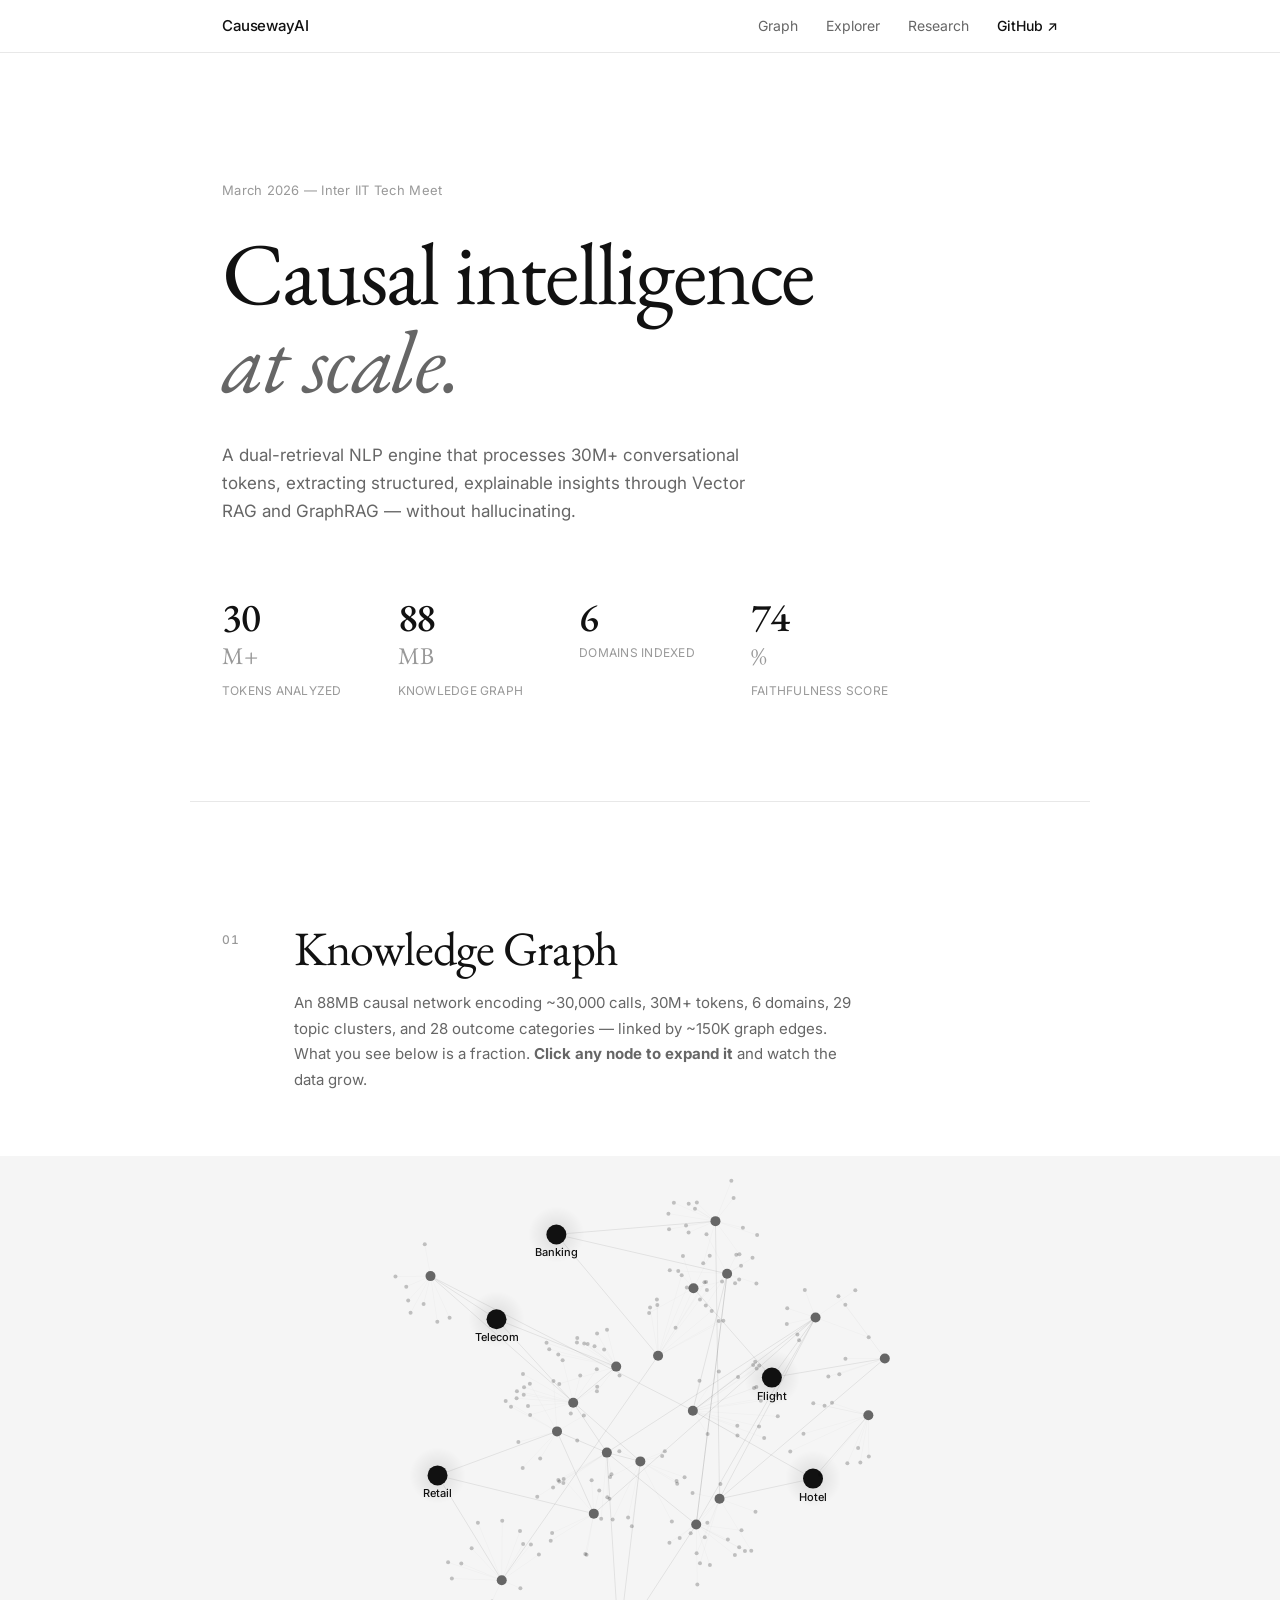
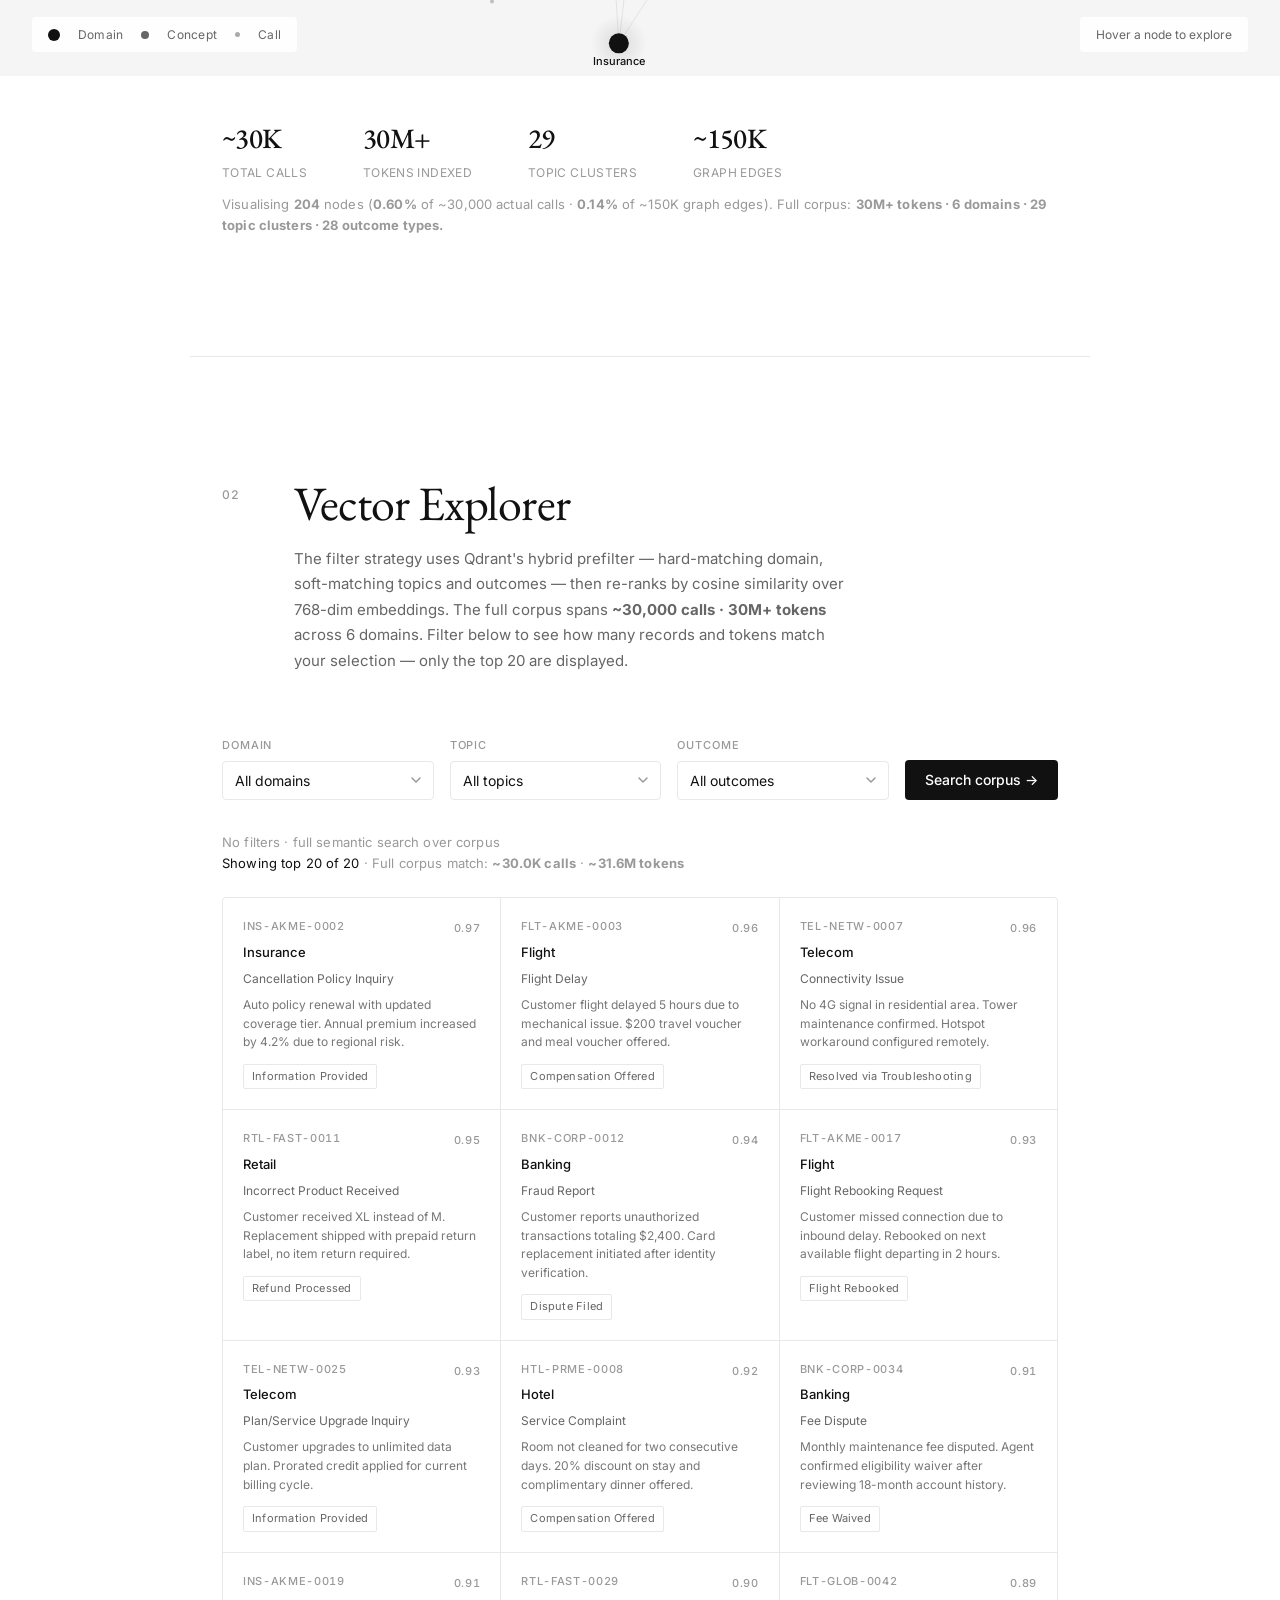
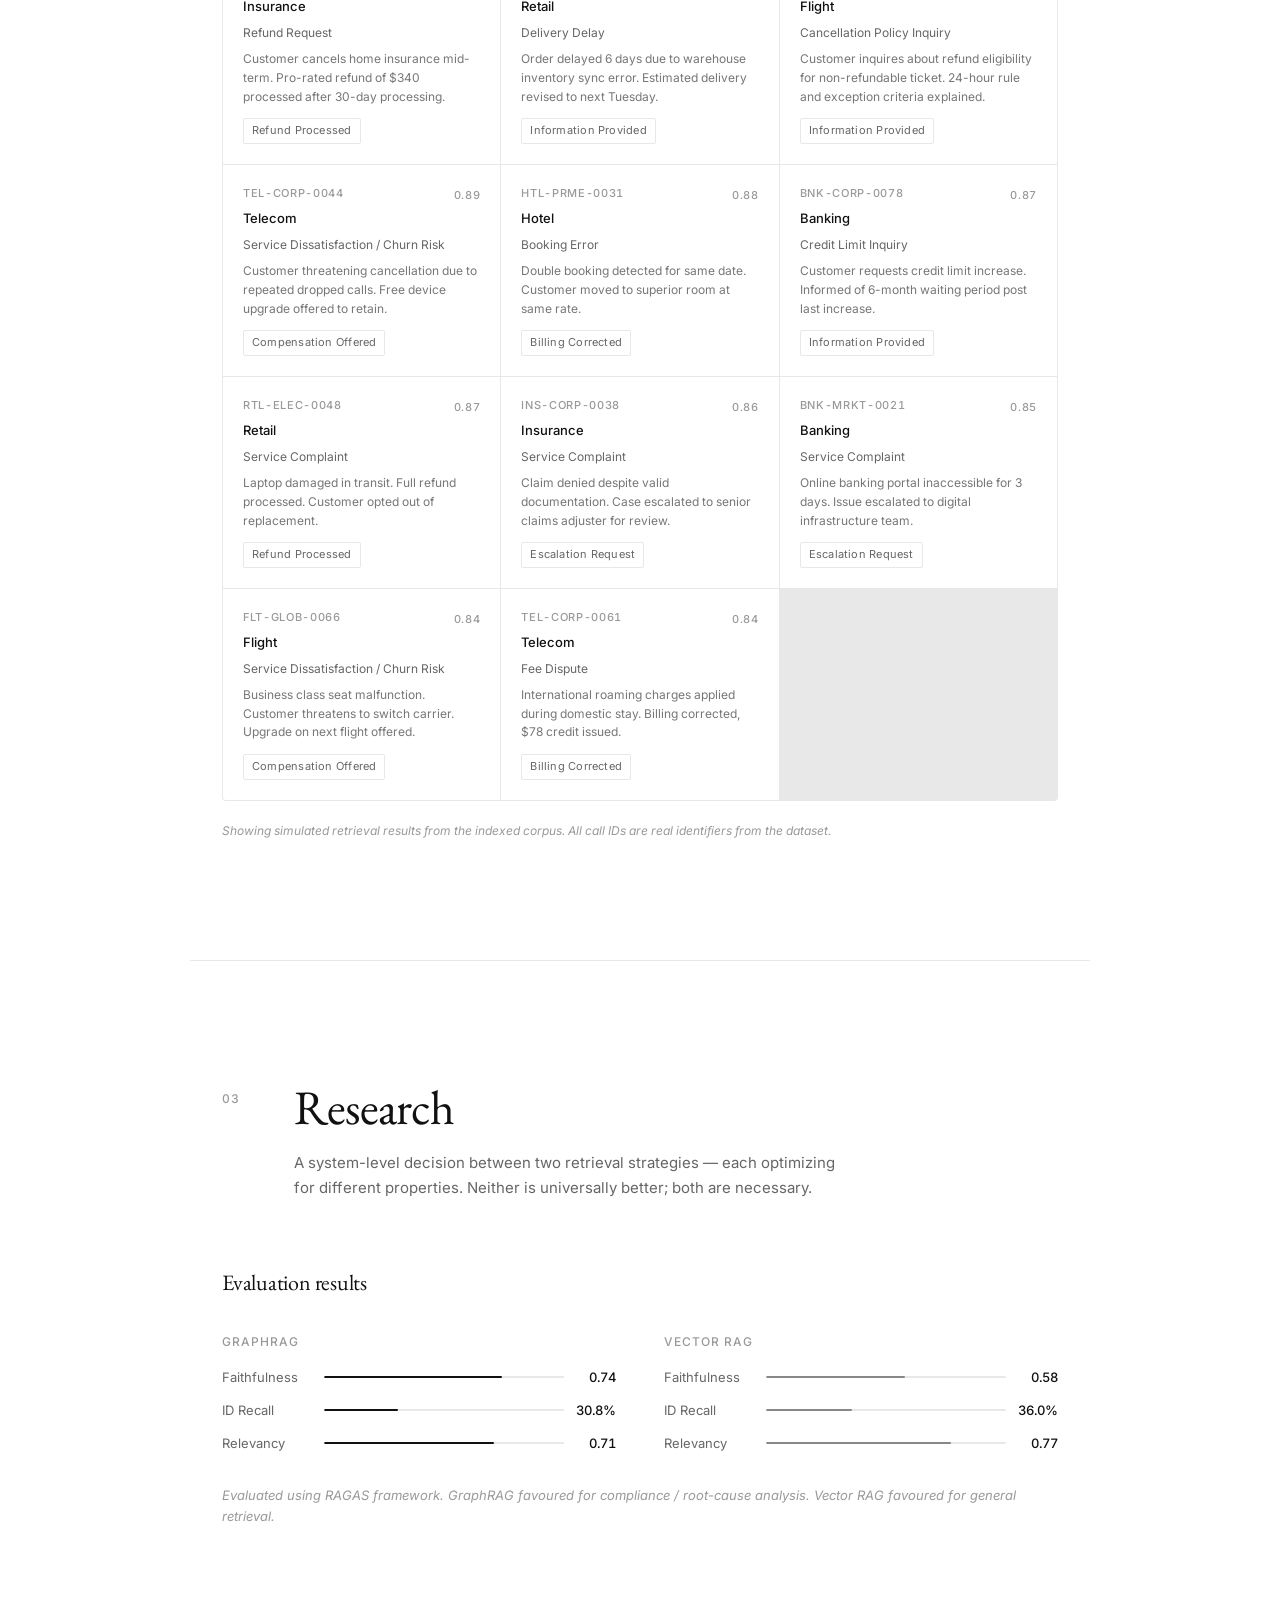
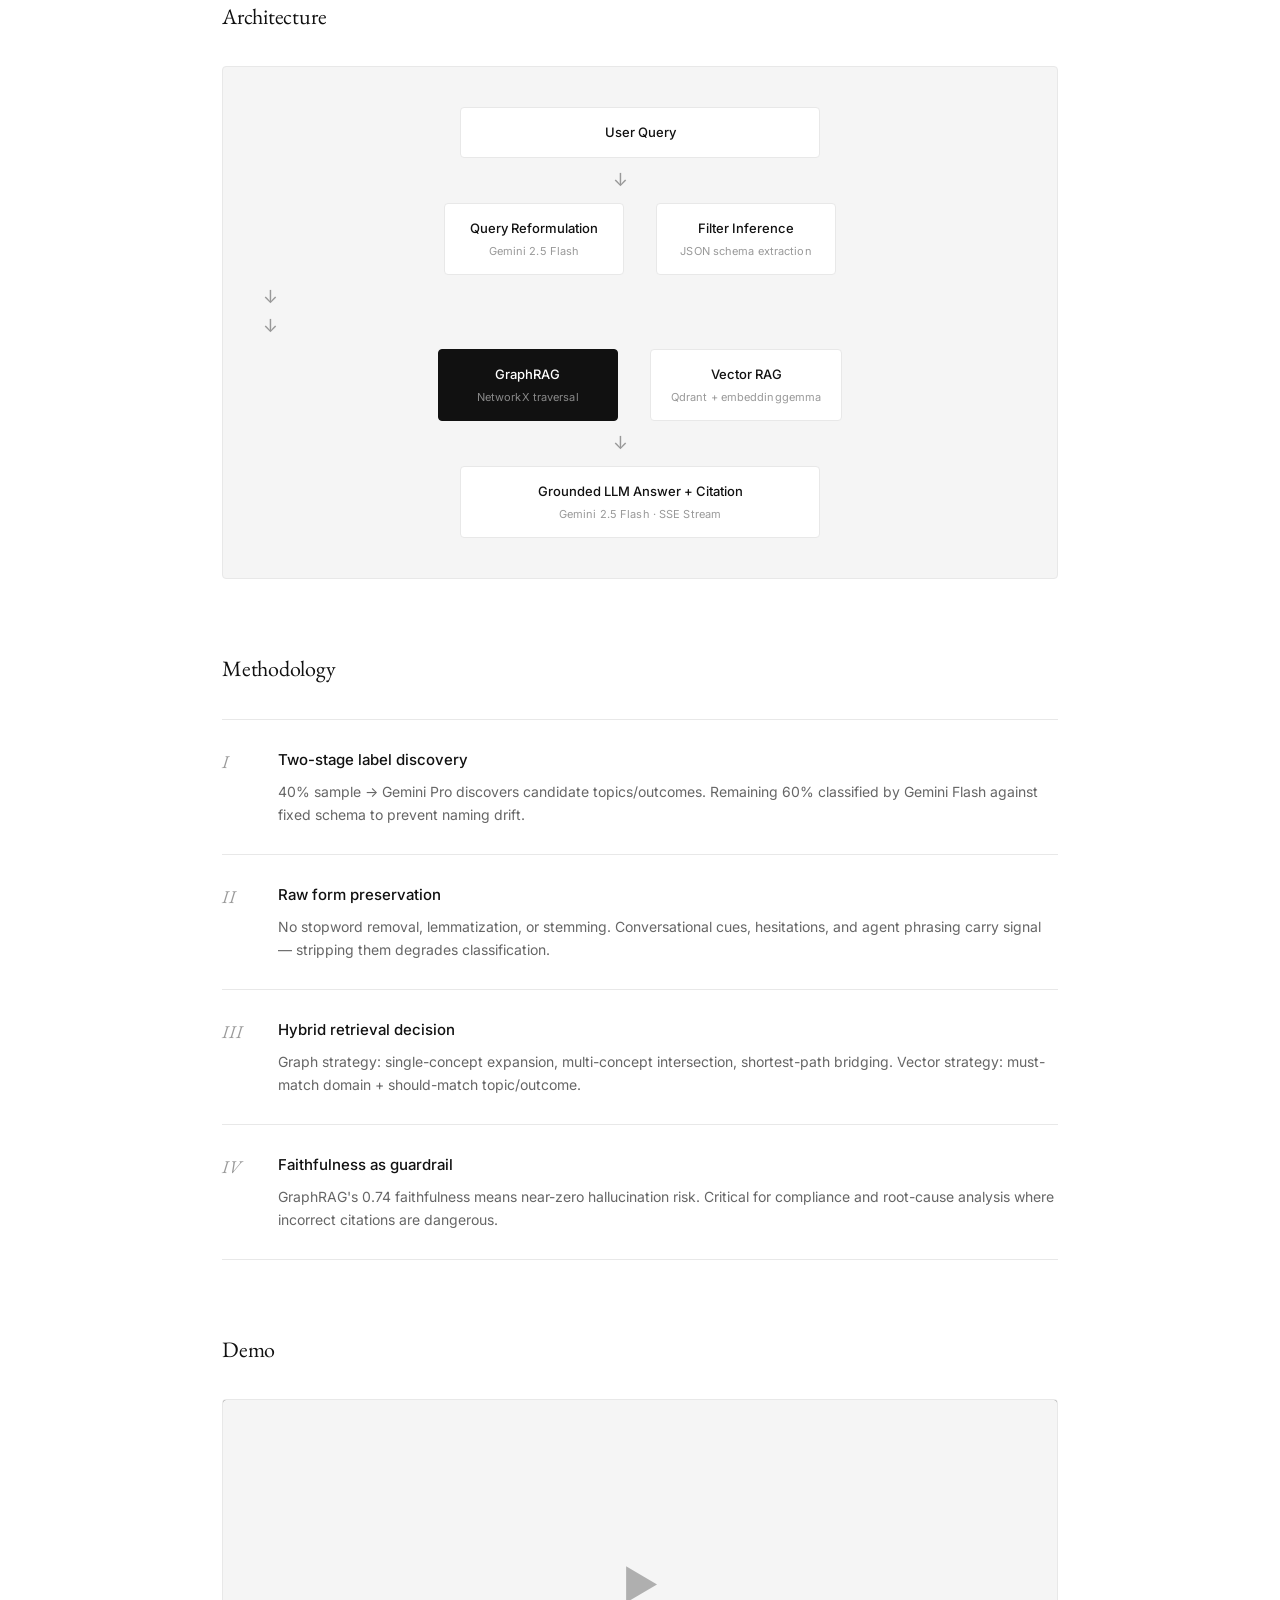
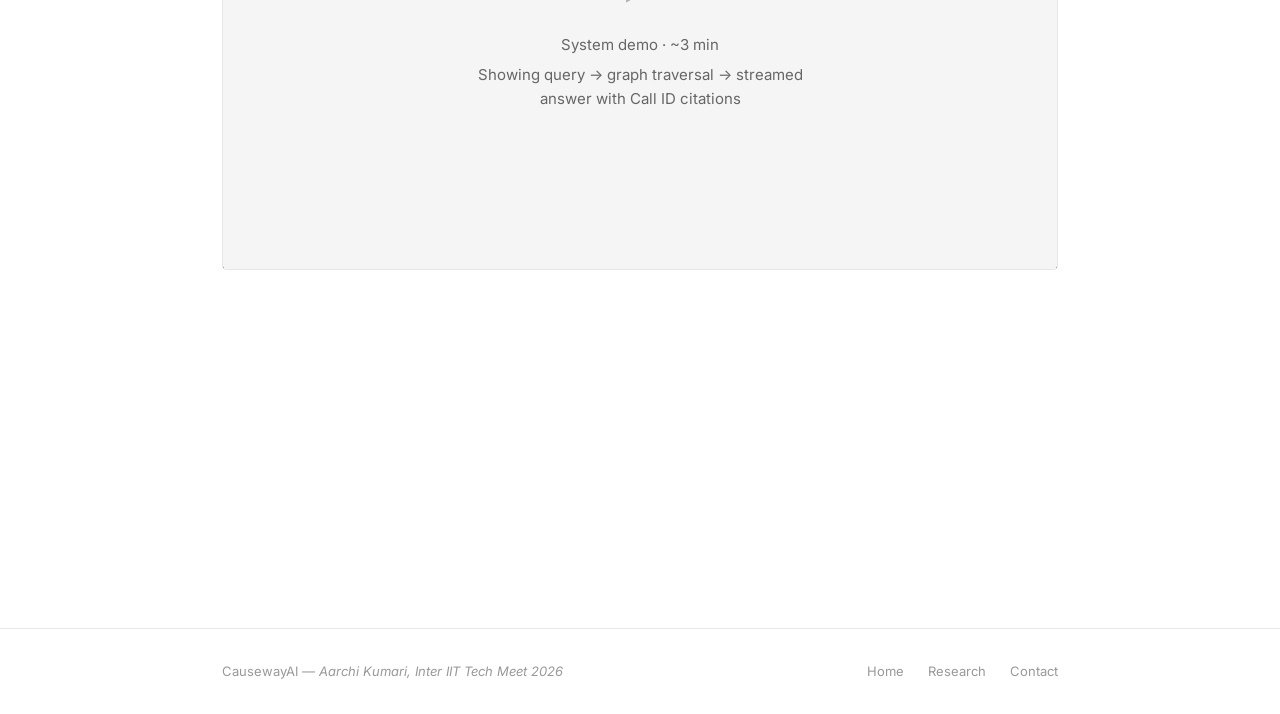
==== showcase/index.html @ 5603bed8 "Add showcase website, update .gitignore, untrack large data artifacts" ====
<!DOCTYPE html>
<html lang="en">
<head>
  <meta charset="UTF-8" />
  <meta name="viewport" content="width=device-width, initial-scale=1.0" />
  <title>CausewayAI — Causal Intelligence at Scale</title>
  <meta name="description" content="A dual-retrieval NLP system analyzing 30M+ customer support tokens using Vector RAG and GraphRAG with explainable, faithful outputs." />
  <link rel="preconnect" href="https://fonts.googleapis.com" />
  <link rel="preconnect" href="https://fonts.gstatic.com" crossorigin />
  <link href="https://fonts.googleapis.com/css2?family=Inter:wght@300;400;500;600&family=EB+Garamond:ital,wght@0,400;0,500;1,400&display=swap" rel="stylesheet" />
  <link rel="stylesheet" href="css/style.css" />
</head>
<body>

  <!-- NAV -->
  <nav id="nav">
    <div class="nav-inner">
      <a href="#" class="nav-logo">CausewayAI</a>
      <div class="nav-links">
        <a href="#graph">Graph</a>
        <a href="#explorer">Explorer</a>
        <a href="#research">Research</a>
        <a href="https://github.com" target="_blank" class="nav-cta">GitHub ↗</a>
      </div>
    </div>
  </nav>

  <!-- HERO -->
  <section id="hero">
    <div class="container">
      <p class="hero-label">March 2026 — Inter IIT Tech Meet</p>
      <h1 class="hero-title">Causal intelligence<br><em>at scale.</em></h1>
      <p class="hero-sub">A dual-retrieval NLP engine that processes 30M+ conversational tokens, extracting structured, explainable insights through Vector RAG and GraphRAG — without hallucinating.</p>
      <div class="hero-stats">
        <div class="stat">
          <span class="stat-num" data-target="30">0</span><span class="stat-unit">M+</span>
          <span class="stat-label">tokens analyzed</span>
        </div>
        <div class="stat">
          <span class="stat-num" data-target="88">0</span><span class="stat-unit">MB</span>
          <span class="stat-label">knowledge graph</span>
        </div>
        <div class="stat">
          <span class="stat-num" data-target="6">0</span><span class="stat-unit"></span>
          <span class="stat-label">domains indexed</span>
        </div>
        <div class="stat">
          <span class="stat-num" data-target="74">0</span><span class="stat-unit">%</span>
          <span class="stat-label">faithfulness score</span>
        </div>
      </div>
    </div>
  </section>

  <div class="section-divider"></div>

  <!-- SECTION 01 — KNOWLEDGE GRAPH -->
  <section id="graph">
    <div class="container">
      <div class="section-header">
        <span class="section-num">01</span>
        <div>
          <h2>Knowledge Graph</h2>
          <p class="section-desc">An 88MB causal network encoding ~30,000 calls, 30M+ tokens, 6 domains, 29 topic clusters, and 28 outcome categories — linked by ~150K graph edges. What you see below is a fraction. <strong>Click any node to expand it</strong> and watch the data grow.</p>
        </div>
      </div>
    </div>

    <div class="graph-stage">
      <canvas id="graphCanvas"></canvas>
      <div class="graph-overlay">
        <div class="graph-legend">
          <span class="legend-dot domain"></span>Domain
          <span class="legend-dot concept"></span>Concept
          <span class="legend-dot call"></span>Call
        </div>
        <div class="graph-fact" id="graphFact">Hover a node to explore</div>
      </div>
    </div>

    <div class="container graph-meta">
      <div class="graph-stat-row">
        <div class="g-stat"><strong>~30K</strong><span>Total calls</span></div>
        <div class="g-stat"><strong>30M+</strong><span>Tokens indexed</span></div>
        <div class="g-stat"><strong>29</strong><span>Topic clusters</span></div>
        <div class="g-stat"><strong>~150K</strong><span>Graph edges</span></div>
      </div>
      <p class="graph-caption" id="graphScaleNote">Click the Knowledge Corpus node to begin expanding the graph.</p>
    </div>
  </section>

  <div class="section-divider"></div>

  <!-- SECTION 02 — VECTOR EXPLORER -->
  <section id="explorer">
    <div class="container">
      <div class="section-header">
        <span class="section-num">02</span>
        <div>
          <h2>Vector Explorer</h2>
          <p class="section-desc">The filter strategy uses Qdrant's hybrid prefilter — hard-matching domain, soft-matching topics and outcomes — then re-ranks by cosine similarity over 768-dim embeddings. The full corpus spans <strong>~30,000 calls · 30M+ tokens</strong> across 6 domains. Filter below to see how many records and tokens match your selection — only the top 20 are displayed.</p>
        </div>
      </div>

      <div class="filter-bar">
        <div class="filter-group">
          <label for="f-domain">Domain</label>
          <select id="f-domain">
            <option value="">All domains</option>
            <option>Banking</option>
            <option>Flight</option>
            <option>Hotel</option>
            <option>Insurance</option>
            <option>Retail</option>
            <option>Telecom</option>
          </select>
        </div>
        <div class="filter-group">
          <label for="f-topic">Topic</label>
          <select id="f-topic">
            <option value="">All topics</option>
            <option>Booking Error</option>
            <option>Cancellation Policy Inquiry</option>
            <option>Connectivity Issue</option>
            <option>Delivery Delay</option>
            <option>Fee Dispute</option>
            <option>Flight Delay</option>
            <option>Flight Rebooking Request</option>
            <option>Fraud Report</option>
            <option>Incorrect Product Received</option>
            <option>Loyalty Program Dissatisfaction</option>
            <option>Plan/Service Upgrade Inquiry</option>
            <option>Refund Request</option>
            <option>Service Complaint</option>
            <option>Service Dissatisfaction / Churn Risk</option>
          </select>
        </div>
        <div class="filter-group">
          <label for="f-outcome">Outcome</label>
          <select id="f-outcome">
            <option value="">All outcomes</option>
            <option>Billing Corrected</option>
            <option>Cancellation Processed</option>
            <option>Compensation Offered</option>
            <option>Escalation Request</option>
            <option>Fee Waived</option>
            <option>Flight Rebooked</option>
            <option>Information Provided</option>
            <option>No Resolution</option>
            <option>Refund Processed</option>
            <option>Resolved via Troubleshooting</option>
          </select>
        </div>
        <button id="filterBtn" onclick="runFilter()">Search corpus →</button>
      </div>

      <div id="filterStatus" class="filter-status" style="display:none;">
        <span id="filterStatusText"></span>
      </div>

      <div id="callGrid" class="call-grid"></div>

      <p class="explorer-note">Showing simulated retrieval results from the indexed corpus. All call IDs are real identifiers from the dataset.</p>
    </div>
  </section>

  <div class="section-divider"></div>

  <!-- SECTION 03 — RESEARCH -->
  <section id="research">
    <div class="container">
      <div class="section-header">
        <span class="section-num">03</span>
        <div>
          <h2>Research</h2>
          <p class="section-desc">A system-level decision between two retrieval strategies — each optimizing for different properties. Neither is universally better; both are necessary.</p>
        </div>
      </div>

      <!-- METRICS TABLE -->
      <div class="metrics-block">
        <h3>Evaluation results</h3>
        <div class="metrics-grid">
          <div class="metric-col">
            <p class="metric-strategy">GraphRAG</p>
            <div class="metric-row">
              <span class="metric-name">Faithfulness</span>
              <span class="metric-bar-wrap"><span class="metric-bar" data-w="74" style="background:#111;"></span></span>
              <span class="metric-val">0.74</span>
            </div>
            <div class="metric-row">
              <span class="metric-name">ID Recall</span>
              <span class="metric-bar-wrap"><span class="metric-bar" data-w="30.8" style="background:#111;"></span></span>
              <span class="metric-val">30.8%</span>
            </div>
            <div class="metric-row">
              <span class="metric-name">Relevancy</span>
              <span class="metric-bar-wrap"><span class="metric-bar" data-w="71" style="background:#111;"></span></span>
              <span class="metric-val">0.71</span>
            </div>
          </div>
          <div class="metric-col">
            <p class="metric-strategy">Vector RAG</p>
            <div class="metric-row">
              <span class="metric-name">Faithfulness</span>
              <span class="metric-bar-wrap"><span class="metric-bar" data-w="58" style="background:#888;"></span></span>
              <span class="metric-val">0.58</span>
            </div>
            <div class="metric-row">
              <span class="metric-name">ID Recall</span>
              <span class="metric-bar-wrap"><span class="metric-bar" data-w="36.0" style="background:#888;"></span></span>
              <span class="metric-val">36.0%</span>
            </div>
            <div class="metric-row">
              <span class="metric-name">Relevancy</span>
              <span class="metric-bar-wrap"><span class="metric-bar" data-w="77" style="background:#888;"></span></span>
              <span class="metric-val">0.77</span>
            </div>
          </div>
        </div>
        <p class="metrics-note">Evaluated using RAGAS framework. GraphRAG favoured for compliance / root-cause analysis. Vector RAG favoured for general retrieval.</p>
      </div>

      <!-- ARCHITECTURE -->
      <div class="arch-block">
        <h3>Architecture</h3>
        <div class="arch-diagram">
          <div class="arch-row">
            <div class="arch-box wide">User Query</div>
          </div>
          <div class="arch-arrows">↓</div>
          <div class="arch-row split">
            <div class="arch-box">Query Reformulation<span>Gemini 2.5 Flash</span></div>
            <div class="arch-box">Filter Inference<span>JSON schema extraction</span></div>
          </div>
          <div class="arch-arrows">↓ &nbsp;&nbsp;&nbsp;&nbsp;&nbsp;&nbsp;&nbsp;&nbsp;&nbsp;&nbsp;&nbsp;&nbsp;&nbsp;&nbsp; ↓</div>
          <div class="arch-row split">
            <div class="arch-box highlight">GraphRAG<span>NetworkX traversal</span></div>
            <div class="arch-box">Vector RAG<span>Qdrant + embeddinggemma</span></div>
          </div>
          <div class="arch-arrows">↓</div>
          <div class="arch-row">
            <div class="arch-box wide">Grounded LLM Answer + Citation<span>Gemini 2.5 Flash · SSE Stream</span></div>
          </div>
        </div>
      </div>

      <!-- METHODOLOGY -->
      <div class="method-block">
        <h3>Methodology</h3>
        <div class="method-grid">
          <div class="method-item">
            <span class="method-num">I</span>
            <div>
              <strong>Two-stage label discovery</strong>
              <p>40% sample → Gemini Pro discovers candidate topics/outcomes. Remaining 60% classified by Gemini Flash against fixed schema to prevent naming drift.</p>
            </div>
          </div>
          <div class="method-item">
            <span class="method-num">II</span>
            <div>
              <strong>Raw form preservation</strong>
              <p>No stopword removal, lemmatization, or stemming. Conversational cues, hesitations, and agent phrasing carry signal — stripping them degrades classification.</p>
            </div>
          </div>
          <div class="method-item">
            <span class="method-num">III</span>
            <div>
              <strong>Hybrid retrieval decision</strong>
              <p>Graph strategy: single-concept expansion, multi-concept intersection, shortest-path bridging. Vector strategy: must-match domain + should-match topic/outcome.</p>
            </div>
          </div>
          <div class="method-item">
            <span class="method-num">IV</span>
            <div>
              <strong>Faithfulness as guardrail</strong>
              <p>GraphRAG's 0.74 faithfulness means near-zero hallucination risk. Critical for compliance and root-cause analysis where incorrect citations are dangerous.</p>
            </div>
          </div>
        </div>
      </div>

      <!-- DEMO VIDEO -->
      <div class="video-block" id="demo">
        <h3>Demo</h3>
        <div class="video-wrap">
          <video controls poster="" id="demoVideo">
            <source src="assets/demo.mp4" type="video/mp4" />
            <div class="video-placeholder">
              <p>Demo video — place <code>assets/demo.mp4</code> here</p>
            </div>
          </video>
          <div class="video-placeholder-overlay" id="videoPlaceholder">
            <div class="vp-inner">
              <div class="play-icon">▶</div>
              <p>System demo · ~3 min</p>
              <p class="vp-sub">Showing query → graph traversal → streamed answer with Call ID citations</p>
            </div>
          </div>
        </div>
      </div>

      <!-- LINKS -->
      <div class="links-block">
        <h3>Links</h3>
        <div class="links-row">
          <a href="https://github.com" target="_blank" class="ext-link">GitHub repository ↗</a>
          <a href="https://hub.docker.com" target="_blank" class="ext-link">Docker image ↗</a>
          <a href="../Report.md" class="ext-link">Technical report ↗</a>
          <a href="#" class="ext-link">GSoC 2026 proposal ↗</a>
        </div>
      </div>

    </div>
  </section>

  <!-- FOOTER -->
  <footer>
    <div class="container footer-inner">
      <span>CausewayAI — <em>Aarchi Kumari, Inter IIT Tech Meet 2026</em></span>
      <div class="footer-links">
        <a href="#">Home</a>
        <a href="#research">Research</a>
        <a href="mailto:">Contact</a>
      </div>
    </div>
  </footer>

  <script src="js/graph.js"></script>
  <script src="js/explorer.js"></script>
  <script src="js/research.js"></script>
</body>
</html>
---- showcase/css/style.css ----
/* ============================================
   CausewayAI Showcase — Sesame-inspired CSS
   ============================================ */

*, *::before, *::after { box-sizing: border-box; margin: 0; padding: 0; }

:root {
  --white: #ffffff;
  --black: #111111;
  --grey-900: #1a1a1a;
  --grey-600: #666666;
  --grey-400: #999999;
  --grey-200: #e8e8e8;
  --grey-100: #f5f5f5;
  --accent: #111111;

  --font-sans: 'Inter', -apple-system, BlinkMacSystemFont, sans-serif;
  --font-serif: 'EB Garamond', Georgia, serif;

  --max-w: 900px;
  --section-gap: 120px;
}

html { scroll-behavior: smooth; }

body {
  font-family: var(--font-sans);
  background: var(--white);
  color: var(--black);
  font-size: 16px;
  line-height: 1.6;
  -webkit-font-smoothing: antialiased;
}

/* ---- UTILITIES ---- */
.container {
  max-width: var(--max-w);
  margin: 0 auto;
  padding: 0 32px;
}

.section-divider {
  max-width: var(--max-w);
  margin: 0 auto;
  padding: 0 32px;
  border-top: 1px solid var(--grey-200);
}

/* ---- NAV ---- */
#nav {
  position: fixed;
  top: 0;
  left: 0;
  right: 0;
  z-index: 100;
  background: rgba(255,255,255,0.92);
  backdrop-filter: blur(12px);
  border-bottom: 1px solid var(--grey-200);
}

.nav-inner {
  max-width: var(--max-w);
  margin: 0 auto;
  padding: 0 32px;
  height: 52px;
  display: flex;
  align-items: center;
  justify-content: space-between;
}

.nav-logo {
  font-weight: 500;
  font-size: 15px;
  color: var(--black);
  text-decoration: none;
  letter-spacing: -0.01em;
}

.nav-links {
  display: flex;
  align-items: center;
  gap: 28px;
}

.nav-links a {
  font-size: 14px;
  color: var(--grey-600);
  text-decoration: none;
  transition: color 0.15s;
}

.nav-links a:hover { color: var(--black); }

.nav-links .nav-cta {
  color: var(--black);
  font-weight: 500;
}

/* ---- HERO ---- */
#hero {
  padding: 180px 0 100px;
}

.hero-label {
  font-size: 13px;
  color: var(--grey-400);
  letter-spacing: 0.02em;
  margin-bottom: 28px;
  font-weight: 400;
}

.hero-title {
  font-family: var(--font-serif);
  font-size: clamp(52px, 8vw, 88px);
  font-weight: 400;
  line-height: 1.0;
  letter-spacing: -0.02em;
  color: var(--black);
  margin-bottom: 36px;
  max-width: 720px;
}

.hero-title em {
  font-style: italic;
  color: var(--grey-600);
}

.hero-sub {
  font-size: 17px;
  color: var(--grey-600);
  line-height: 1.65;
  max-width: 560px;
  margin-bottom: 72px;
  font-weight: 400;
}

.hero-stats {
  display: flex;
  gap: 56px;
  flex-wrap: wrap;
}

.stat {
  display: flex;
  flex-direction: column;
}

.stat-num {
  font-family: var(--font-serif);
  font-size: 40px;
  font-weight: 500;
  line-height: 1;
  color: var(--black);
  letter-spacing: -0.03em;
}

.stat-unit {
  font-family: var(--font-serif);
  font-size: 24px;
  color: var(--grey-400);
}

.stat-label {
  font-size: 12px;
  color: var(--grey-400);
  margin-top: 6px;
  letter-spacing: 0.02em;
  text-transform: uppercase;
}

/* ---- SECTION HEADERS ---- */
section {
  padding: var(--section-gap) 0;
}

.section-header {
  display: flex;
  gap: 48px;
  align-items: flex-start;
  margin-bottom: 64px;
}

.section-num {
  font-size: 12px;
  color: var(--grey-400);
  letter-spacing: 0.06em;
  font-weight: 500;
  margin-top: 8px;
  min-width: 24px;
  font-variant-numeric: tabular-nums;
}

.section-header h2 {
  font-family: var(--font-serif);
  font-size: clamp(32px, 5vw, 48px);
  font-weight: 400;
  letter-spacing: -0.02em;
  line-height: 1.1;
  margin-bottom: 16px;
}

.section-desc {
  font-size: 15px;
  color: var(--grey-600);
  line-height: 1.7;
  max-width: 560px;
}

/* ---- GRAPH SECTION ---- */
.graph-stage {
  position: relative;
  width: 100%;
  height: 520px;
  background: var(--grey-100);
  overflow: hidden;
  margin: 0;
}

#graphCanvas {
  width: 100%;
  height: 100%;
}

.graph-overlay {
  position: absolute;
  bottom: 24px;
  left: 32px;
  right: 32px;
  display: flex;
  align-items: center;
  justify-content: space-between;
  pointer-events: none;
}

.graph-legend {
  display: flex;
  align-items: center;
  gap: 18px;
  font-size: 12px;
  color: var(--grey-600);
  letter-spacing: 0.02em;
  background: rgba(255,255,255,0.85);
  padding: 8px 16px;
  border-radius: 4px;
  backdrop-filter: blur(8px);
}

.legend-dot {
  width: 8px;
  height: 8px;
  border-radius: 50%;
  display: inline-block;
}
.legend-dot.domain { background: #111; width: 12px; height: 12px; }
.legend-dot.concept { background: #666; }
.legend-dot.call { background: #aaa; width: 5px; height: 5px; }

.graph-fact {
  font-size: 12px;
  color: var(--grey-600);
  background: rgba(255,255,255,0.85);
  padding: 8px 16px;
  border-radius: 4px;
  backdrop-filter: blur(8px);
  max-width: 300px;
  text-align: right;
}

.graph-meta {
  padding-top: 40px !important;
  padding-bottom: 0 !important;
}

.graph-stat-row {
  display: flex;
  gap: 56px;
  margin-bottom: 12px;
}

.g-stat {
  display: flex;
  flex-direction: column;
}

.g-stat strong {
  font-family: var(--font-serif);
  font-size: 28px;
  font-weight: 500;
  letter-spacing: -0.02em;
}

.g-stat span {
  font-size: 12px;
  color: var(--grey-400);
  text-transform: uppercase;
  letter-spacing: 0.03em;
  margin-top: 2px;
}

.graph-caption {
  font-size: 13px;
  color: var(--grey-400);
  letter-spacing: 0.01em;
}

/* ---- EXPLORER SECTION ---- */
.filter-bar {
  display: flex;
  gap: 16px;
  align-items: flex-end;
  flex-wrap: wrap;
  margin-bottom: 32px;
}

.filter-group {
  display: flex;
  flex-direction: column;
  gap: 6px;
  flex: 1;
  min-width: 160px;
}

.filter-group label {
  font-size: 11px;
  color: var(--grey-400);
  text-transform: uppercase;
  letter-spacing: 0.08em;
  font-weight: 500;
}

.filter-group select {
  font-family: var(--font-sans);
  font-size: 14px;
  color: var(--black);
  background: var(--white);
  border: 1px solid var(--grey-200);
  border-radius: 4px;
  padding: 10px 12px;
  outline: none;
  transition: border-color 0.15s;
  cursor: pointer;
  appearance: none;
  background-image: url("data:image/svg+xml,%3Csvg width='10' height='6' viewBox='0 0 10 6' fill='none' xmlns='http://www.w3.org/2000/svg'%3E%3Cpath d='M1 1L5 5L9 1' stroke='%23999' stroke-width='1.5' stroke-linecap='round' stroke-linejoin='round'/%3E%3C/svg%3E");
  background-repeat: no-repeat;
  background-position: right 12px center;
  padding-right: 32px;
}

.filter-group select:focus { border-color: var(--black); }

#filterBtn {
  font-family: var(--font-sans);
  font-size: 14px;
  font-weight: 500;
  color: var(--white);
  background: var(--black);
  border: none;
  border-radius: 4px;
  padding: 10px 20px;
  cursor: pointer;
  transition: opacity 0.15s;
  white-space: nowrap;
  height: 40px;
  align-self: flex-end;
}

#filterBtn:hover { opacity: 0.75; }

.filter-status {
  font-size: 13px;
  color: var(--grey-400);
  margin-bottom: 24px;
  letter-spacing: 0.01em;
}

.call-grid {
  display: grid;
  grid-template-columns: repeat(auto-fill, minmax(260px, 1fr));
  gap: 1px;
  background: var(--grey-200);
  border: 1px solid var(--grey-200);
  border-radius: 4px;
  overflow: hidden;
  min-height: 40px;
  margin-bottom: 20px;
}

.call-card {
  background: var(--white);
  padding: 20px;
  transition: background 0.12s;
}

.call-card:hover { background: var(--grey-100); }

.call-card-id {
  font-size: 11px;
  color: var(--grey-400);
  letter-spacing: 0.06em;
  font-weight: 500;
  text-transform: uppercase;
  margin-bottom: 6px;
  font-variant-numeric: tabular-nums;
}

.call-card-domain {
  font-size: 13px;
  font-weight: 500;
  color: var(--black);
  margin-bottom: 6px;
}

.call-card-topic {
  font-size: 12px;
  color: var(--grey-600);
  margin-bottom: 8px;
}

.call-card-outcome {
  display: inline-block;
  font-size: 11px;
  color: var(--grey-600);
  border: 1px solid var(--grey-200);
  border-radius: 2px;
  padding: 3px 8px;
  letter-spacing: 0.02em;
}

.call-card-score {
  float: right;
  font-size: 11px;
  color: var(--grey-400);
  font-variant-numeric: tabular-nums;
  margin-top: 2px;
}

.explorer-note {
  font-size: 12px;
  color: var(--grey-400);
  font-style: italic;
}

/* ---- RESEARCH SECTION ---- */
h3 {
  font-family: var(--font-serif);
  font-size: 22px;
  font-weight: 400;
  letter-spacing: -0.01em;
  margin-bottom: 32px;
  color: var(--black);
}

.metrics-block,
.arch-block,
.method-block,
.video-block,
.links-block {
  margin-bottom: 72px;
}

/* METRICS */
.metrics-grid {
  display: grid;
  grid-template-columns: 1fr 1fr;
  gap: 48px;
  margin-bottom: 20px;
}

.metric-strategy {
  font-size: 12px;
  color: var(--grey-400);
  text-transform: uppercase;
  letter-spacing: 0.08em;
  margin-bottom: 16px;
  font-weight: 500;
}

.metric-row {
  display: flex;
  align-items: center;
  gap: 12px;
  margin-bottom: 12px;
}

.metric-name {
  font-size: 13px;
  color: var(--grey-600);
  min-width: 90px;
}

.metric-bar-wrap {
  flex: 1;
  height: 2px;
  background: var(--grey-200);
  border-radius: 2px;
  overflow: hidden;
}

.metric-bar {
  display: block;
  height: 100%;
  width: 0%;
  border-radius: 2px;
  transition: width 1.2s cubic-bezier(0.4, 0, 0.2, 1);
}

.metric-val {
  font-size: 13px;
  font-weight: 500;
  color: var(--black);
  min-width: 40px;
  text-align: right;
  font-variant-numeric: tabular-nums;
}

.metrics-note {
  font-size: 13px;
  color: var(--grey-400);
  font-style: italic;
  line-height: 1.6;
}

/* ARCHITECTURE */
.arch-diagram {
  display: flex;
  flex-direction: column;
  align-items: center;
  gap: 0;
  border: 1px solid var(--grey-200);
  border-radius: 4px;
  padding: 40px;
  background: var(--grey-100);
}

.arch-row {
  display: flex;
  gap: 16px;
  width: 100%;
  justify-content: center;
}

.arch-row.split { justify-content: center; gap: 32px; }

.arch-box {
  border: 1px solid var(--grey-200);
  background: var(--white);
  border-radius: 4px;
  padding: 14px 20px;
  font-size: 13px;
  font-weight: 500;
  color: var(--black);
  text-align: center;
  display: flex;
  flex-direction: column;
  gap: 4px;
  min-width: 180px;
}

.arch-box.wide { min-width: 360px; }

.arch-box.highlight {
  background: var(--black);
  color: var(--white);
  border-color: var(--black);
}

.arch-box.highlight span { color: rgba(255,255,255,0.5); }

.arch-box span {
  font-size: 11px;
  color: var(--grey-400);
  font-weight: 400;
  letter-spacing: 0.01em;
}

.arch-arrows {
  font-size: 18px;
  color: var(--grey-400);
  padding: 8px 0;
  letter-spacing: 40px;
}

/* METHODOLOGY */
.method-grid {
  display: flex;
  flex-direction: column;
  gap: 0;
  border-top: 1px solid var(--grey-200);
}

.method-item {
  display: flex;
  gap: 32px;
  align-items: flex-start;
  padding: 28px 0;
  border-bottom: 1px solid var(--grey-200);
}

.method-num {
  font-family: var(--font-serif);
  font-size: 18px;
  color: var(--grey-400);
  min-width: 24px;
  font-style: italic;
}

.method-item strong {
  display: block;
  font-size: 15px;
  font-weight: 500;
  margin-bottom: 8px;
  color: var(--black);
}

.method-item p {
  font-size: 14px;
  color: var(--grey-600);
  line-height: 1.65;
}

/* VIDEO */
.video-wrap {
  position: relative;
  aspect-ratio: 16/9;
  background: var(--grey-100);
  border-radius: 4px;
  overflow: hidden;
  border: 1px solid var(--grey-200);
}

.video-wrap video {
  width: 100%;
  height: 100%;
  object-fit: cover;
  display: block;
}

.video-placeholder-overlay {
  position: absolute;
  inset: 0;
  display: flex;
  align-items: center;
  justify-content: center;
  background: var(--grey-100);
  cursor: pointer;
}

.vp-inner {
  text-align: center;
}

.play-icon {
  font-size: 40px;
  color: var(--black);
  margin-bottom: 16px;
  opacity: 0.3;
}

.vp-inner p {
  font-size: 15px;
  color: var(--grey-600);
  margin-bottom: 6px;
}

.vp-sub {
  font-size: 13px;
  color: var(--grey-400);
  max-width: 340px;
}

/* LINKS */
.links-row {
  display: flex;
  gap: 32px;
  flex-wrap: wrap;
}

.ext-link {
  font-size: 15px;
  color: var(--black);
  text-decoration: none;
  border-bottom: 1px solid var(--grey-200);
  padding-bottom: 2px;
  transition: border-color 0.15s;
}

.ext-link:hover { border-color: var(--black); }

/* ---- FOOTER ---- */
footer {
  border-top: 1px solid var(--grey-200);
  padding: 32px 0;
}

.footer-inner {
  display: flex;
  align-items: center;
  justify-content: space-between;
}

footer span {
  font-size: 13px;
  color: var(--grey-400);
}

footer em {
  font-style: italic;
}

.footer-links {
  display: flex;
  gap: 24px;
}

.footer-links a {
  font-size: 13px;
  color: var(--grey-400);
  text-decoration: none;
  transition: color 0.15s;
}

.footer-links a:hover { color: var(--black); }

/* ---- SCROLL ANIMATIONS ---- */
.fade-up {
  opacity: 0;
  transform: translateY(20px);
  transition: opacity 0.6s ease, transform 0.6s ease;
}

.fade-up.visible {
  opacity: 1;
  transform: translateY(0);
}

/* ---- RESPONSIVE ---- */
@media (max-width: 640px) {
  .section-header { flex-direction: column; gap: 8px; }
  .metrics-grid { grid-template-columns: 1fr; }
  .hero-stats { gap: 32px; }
  .nav-links { gap: 16px; }
  .arch-box.wide { min-width: 240px; }
  .filter-bar { flex-direction: column; }
  .links-row { flex-direction: column; gap: 16px; }
  .footer-inner { flex-direction: column; gap: 16px; text-align: center; }
}
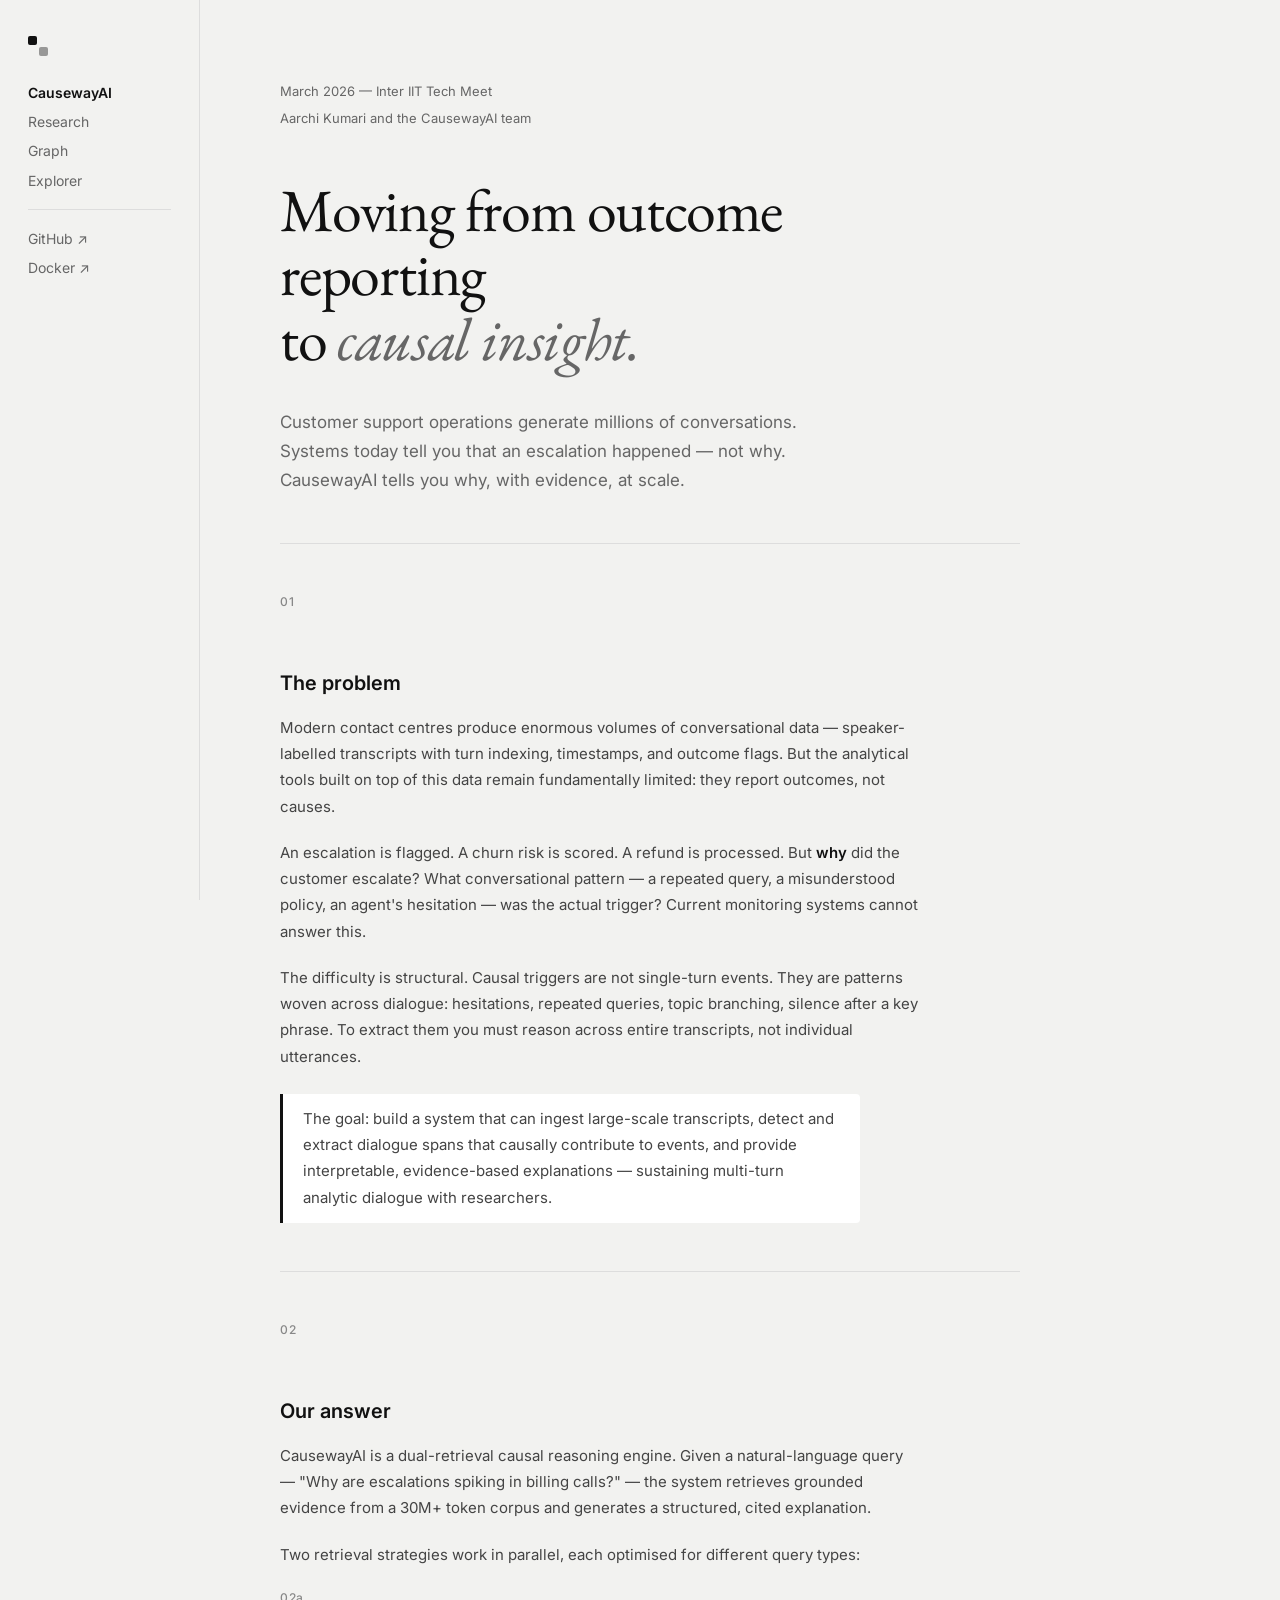
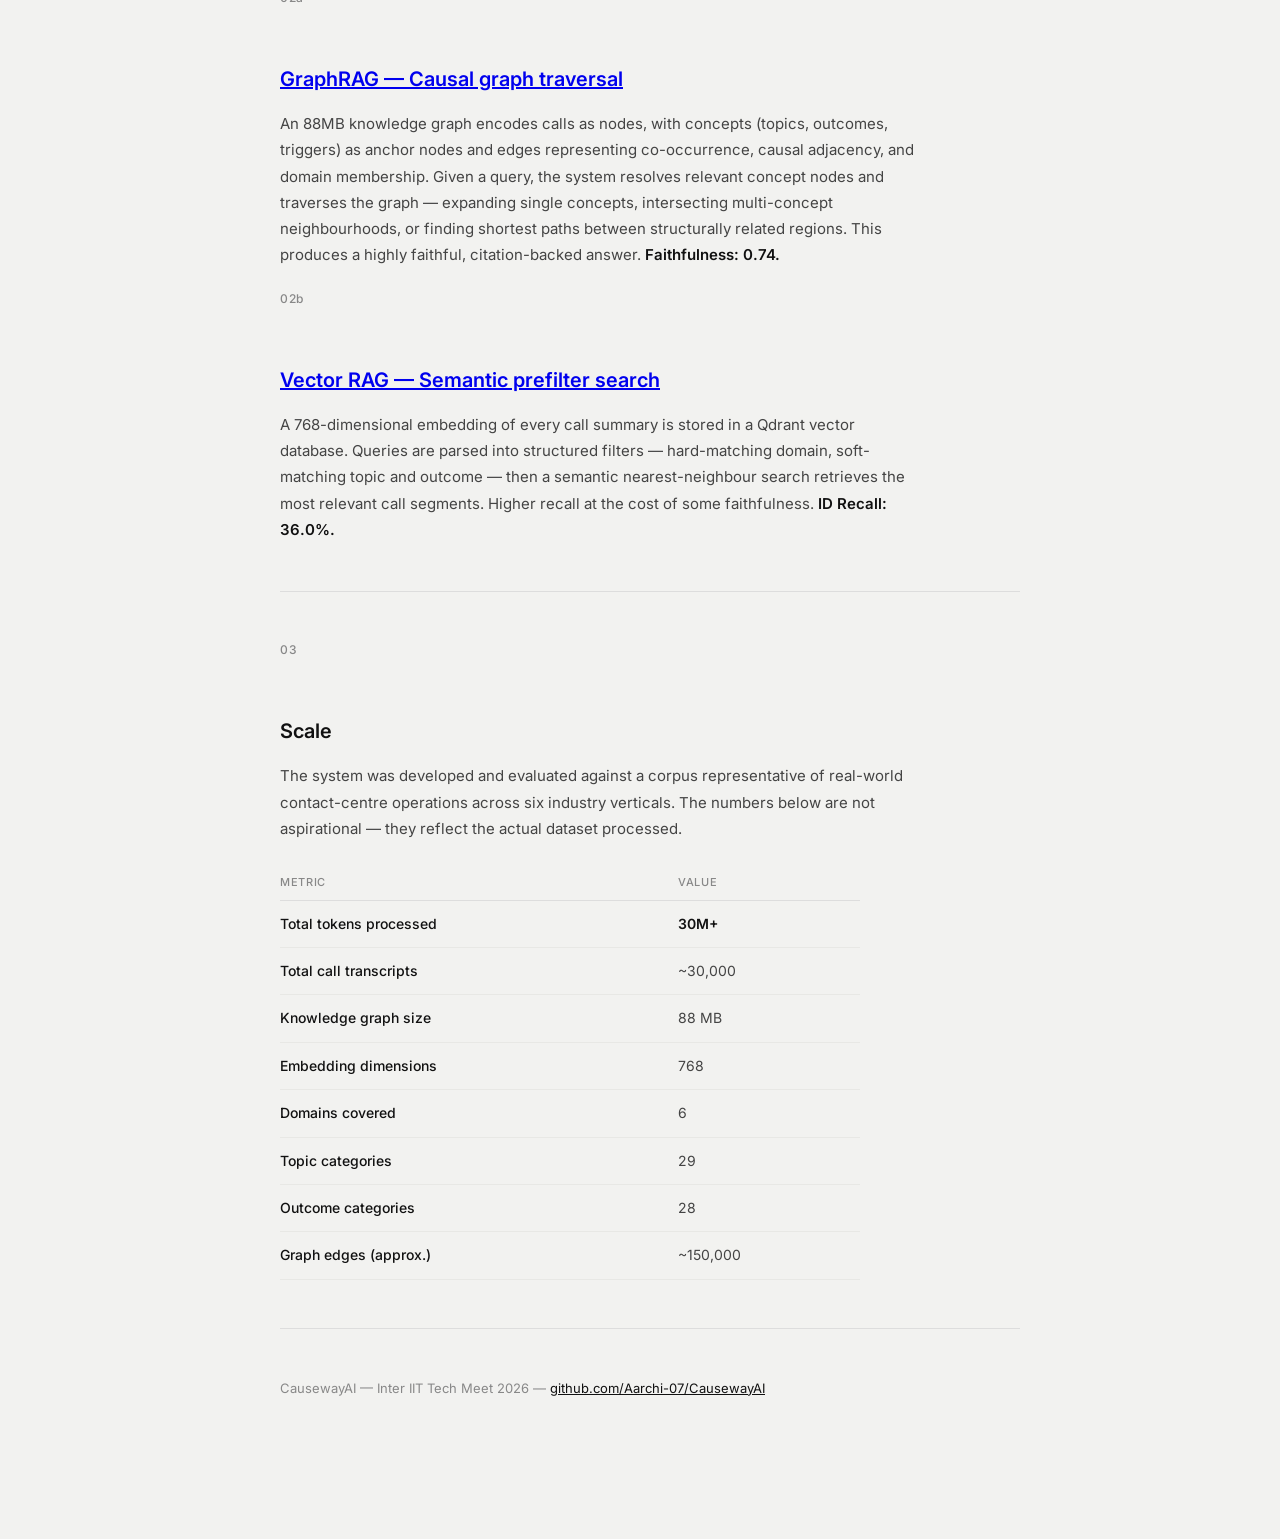
==== commit 1ecbca54: "Restructure showcase: 4-page Sesame-style layout with deep research + interactive pages" ====
--- a/showcase/index.html
+++ b/showcase/index.html
@@ -1,10 +1,8 @@
 <!DOCTYPE html>
 <html lang="en">
 <head>
-  <meta charset="UTF-8" />
-  <meta name="viewport" content="width=device-width, initial-scale=1.0" />
-  <title>CausewayAI — Causal Intelligence at Scale</title>
-  <meta name="description" content="A dual-retrieval NLP system analyzing 30M+ customer support tokens using Vector RAG and GraphRAG with explainable, faithful outputs." />
+  <meta charset="UTF-8" /><meta name="viewport" content="width=device-width, initial-scale=1.0" />
+  <title>CausewayAI</title>
   <link rel="preconnect" href="https://fonts.googleapis.com" />
   <link rel="preconnect" href="https://fonts.gstatic.com" crossorigin />
   <link href="https://fonts.googleapis.com/css2?family=Inter:wght@300;400;500;600&family=EB+Garamond:ital,wght@0,400;0,500;1,400&display=swap" rel="stylesheet" />
@@ -12,322 +10,76 @@
 </head>
 <body>
 
-  <!-- NAV -->
-  <nav id="nav">
-    <div class="nav-inner">
-      <a href="#" class="nav-logo">CausewayAI</a>
-      <div class="nav-links">
-        <a href="#graph">Graph</a>
-        <a href="#explorer">Explorer</a>
-        <a href="#research">Research</a>
-        <a href="https://github.com" target="_blank" class="nav-cta">GitHub ↗</a>
-      </div>
-    </div>
-  </nav>
+<nav id="sidebar">
+  <div class="sidebar-logo">
+    <svg width="20" height="20" viewBox="0 0 20 20" fill="none"><rect width="9" height="9" rx="2" fill="#111"/><rect x="11" y="11" width="9" height="9" rx="2" fill="#111" opacity="0.4"/></svg>
+  </div>
+  <div class="sidebar-nav">
+    <a href="index.html" class="active">CausewayAI</a>
+    <a href="research.html">Research</a>
+    <a href="graph.html">Graph</a>
+    <a href="explorer.html">Explorer</a>
+    <div class="sidebar-divider"></div>
+    <a href="https://github.com/Aarchi-07/CausewayAI" target="_blank">GitHub ↗</a>
+    <a href="https://hub.docker.com" target="_blank">Docker ↗</a>
+  </div>
+</nav>
 
-  <!-- HERO -->
-  <section id="hero">
-    <div class="container">
-      <p class="hero-label">March 2026 — Inter IIT Tech Meet</p>
-      <h1 class="hero-title">Causal intelligence<br><em>at scale.</em></h1>
-      <p class="hero-sub">A dual-retrieval NLP engine that processes 30M+ conversational tokens, extracting structured, explainable insights through Vector RAG and GraphRAG — without hallucinating.</p>
-      <div class="hero-stats">
-        <div class="stat">
-          <span class="stat-num" data-target="30">0</span><span class="stat-unit">M+</span>
-          <span class="stat-label">tokens analyzed</span>
-        </div>
-        <div class="stat">
-          <span class="stat-num" data-target="88">0</span><span class="stat-unit">MB</span>
-          <span class="stat-label">knowledge graph</span>
-        </div>
-        <div class="stat">
-          <span class="stat-num" data-target="6">0</span><span class="stat-unit"></span>
-          <span class="stat-label">domains indexed</span>
-        </div>
-        <div class="stat">
-          <span class="stat-num" data-target="74">0</span><span class="stat-unit">%</span>
-          <span class="stat-label">faithfulness score</span>
-        </div>
-      </div>
-    </div>
-  </section>
+<main id="content">
+  <p class="page-date">March 2026 &mdash; Inter IIT Tech Meet</p>
+  <p class="page-authors">Aarchi Kumari and the CausewayAI team</p>
 
-  <div class="section-divider"></div>
+  <h1>Moving from outcome reporting<br>to <em>causal insight.</em></h1>
 
-  <!-- SECTION 01 — KNOWLEDGE GRAPH -->
-  <section id="graph">
-    <div class="container">
-      <div class="section-header">
-        <span class="section-num">01</span>
-        <div>
-          <h2>Knowledge Graph</h2>
-          <p class="section-desc">An 88MB causal network encoding ~30,000 calls, 30M+ tokens, 6 domains, 29 topic clusters, and 28 outcome categories — linked by ~150K graph edges. What you see below is a fraction. <strong>Click any node to expand it</strong> and watch the data grow.</p>
-        </div>
-      </div>
-    </div>
+  <p class="lede">Customer support operations generate millions of conversations. Systems today tell you that an escalation happened — not why. CausewayAI tells you why, with evidence, at scale.</p>
 
-    <div class="graph-stage">
-      <canvas id="graphCanvas"></canvas>
-      <div class="graph-overlay">
-        <div class="graph-legend">
-          <span class="legend-dot domain"></span>Domain
-          <span class="legend-dot concept"></span>Concept
-          <span class="legend-dot call"></span>Call
-        </div>
-        <div class="graph-fact" id="graphFact">Hover a node to explore</div>
-      </div>
-    </div>
+  <hr class="rule">
 
-    <div class="container graph-meta">
-      <div class="graph-stat-row">
-        <div class="g-stat"><strong>~30K</strong><span>Total calls</span></div>
-        <div class="g-stat"><strong>30M+</strong><span>Tokens indexed</span></div>
-        <div class="g-stat"><strong>29</strong><span>Topic clusters</span></div>
-        <div class="g-stat"><strong>~150K</strong><span>Graph edges</span></div>
-      </div>
-      <p class="graph-caption" id="graphScaleNote">Click the Knowledge Corpus node to begin expanding the graph.</p>
-    </div>
-  </section>
+  <span class="sec-num">01</span>
+  <h2>The problem</h2>
+  <p>Modern contact centres produce enormous volumes of conversational data — speaker-labelled transcripts with turn indexing, timestamps, and outcome flags. But the analytical tools built on top of this data remain fundamentally limited: they report outcomes, not causes.</p>
+  <p>An escalation is flagged. A churn risk is scored. A refund is processed. But <strong>why</strong> did the customer escalate? What conversational pattern — a repeated query, a misunderstood policy, an agent's hesitation — was the actual trigger? Current monitoring systems cannot answer this.</p>
+  <p>The difficulty is structural. Causal triggers are not single-turn events. They are patterns woven across dialogue: hesitations, repeated queries, topic branching, silence after a key phrase. To extract them you must reason across entire transcripts, not individual utterances.</p>
 
-  <div class="section-divider"></div>
+  <div class="callout"><p>The goal: build a system that can ingest large-scale transcripts, detect and extract dialogue spans that causally contribute to events, and provide interpretable, evidence-based explanations — sustaining multi-turn analytic dialogue with researchers.</p></div>
 
-  <!-- SECTION 02 — VECTOR EXPLORER -->
-  <section id="explorer">
-    <div class="container">
-      <div class="section-header">
-        <span class="section-num">02</span>
-        <div>
-          <h2>Vector Explorer</h2>
-          <p class="section-desc">The filter strategy uses Qdrant's hybrid prefilter — hard-matching domain, soft-matching topics and outcomes — then re-ranks by cosine similarity over 768-dim embeddings. The full corpus spans <strong>~30,000 calls · 30M+ tokens</strong> across 6 domains. Filter below to see how many records and tokens match your selection — only the top 20 are displayed.</p>
-        </div>
-      </div>
+  <hr class="rule">
 
-      <div class="filter-bar">
-        <div class="filter-group">
-          <label for="f-domain">Domain</label>
-          <select id="f-domain">
-            <option value="">All domains</option>
-            <option>Banking</option>
-            <option>Flight</option>
-            <option>Hotel</option>
-            <option>Insurance</option>
-            <option>Retail</option>
-            <option>Telecom</option>
-          </select>
-        </div>
-        <div class="filter-group">
-          <label for="f-topic">Topic</label>
-          <select id="f-topic">
-            <option value="">All topics</option>
-            <option>Booking Error</option>
-            <option>Cancellation Policy Inquiry</option>
-            <option>Connectivity Issue</option>
-            <option>Delivery Delay</option>
-            <option>Fee Dispute</option>
-            <option>Flight Delay</option>
-            <option>Flight Rebooking Request</option>
-            <option>Fraud Report</option>
-            <option>Incorrect Product Received</option>
-            <option>Loyalty Program Dissatisfaction</option>
-            <option>Plan/Service Upgrade Inquiry</option>
-            <option>Refund Request</option>
-            <option>Service Complaint</option>
-            <option>Service Dissatisfaction / Churn Risk</option>
-          </select>
-        </div>
-        <div class="filter-group">
-          <label for="f-outcome">Outcome</label>
-          <select id="f-outcome">
-            <option value="">All outcomes</option>
-            <option>Billing Corrected</option>
-            <option>Cancellation Processed</option>
-            <option>Compensation Offered</option>
-            <option>Escalation Request</option>
-            <option>Fee Waived</option>
-            <option>Flight Rebooked</option>
-            <option>Information Provided</option>
-            <option>No Resolution</option>
-            <option>Refund Processed</option>
-            <option>Resolved via Troubleshooting</option>
-          </select>
-        </div>
-        <button id="filterBtn" onclick="runFilter()">Search corpus →</button>
-      </div>
+  <span class="sec-num">02</span>
+  <h2>Our answer</h2>
+  <p>CausewayAI is a dual-retrieval causal reasoning engine. Given a natural-language query — "Why are escalations spiking in billing calls?" — the system retrieves grounded evidence from a 30M+ token corpus and generates a structured, cited explanation.</p>
+  <p>Two retrieval strategies work in parallel, each optimised for different query types:</p>
 
-      <div id="filterStatus" class="filter-status" style="display:none;">
-        <span id="filterStatusText"></span>
-      </div>
+  <span class="sec-num">02a</span>
+  <h2><a href="graph.html">GraphRAG — Causal graph traversal</a></h2>
+  <p>An 88MB knowledge graph encodes calls as nodes, with concepts (topics, outcomes, triggers) as anchor nodes and edges representing co-occurrence, causal adjacency, and domain membership. Given a query, the system resolves relevant concept nodes and traverses the graph — expanding single concepts, intersecting multi-concept neighbourhoods, or finding shortest paths between structurally related regions. This produces a highly faithful, citation-backed answer. <strong>Faithfulness: 0.74.</strong></p>
 
-      <div id="callGrid" class="call-grid"></div>
+  <span class="sec-num">02b</span>
+  <h2><a href="explorer.html">Vector RAG — Semantic prefilter search</a></h2>
+  <p>A 768-dimensional embedding of every call summary is stored in a Qdrant vector database. Queries are parsed into structured filters — hard-matching domain, soft-matching topic and outcome — then a semantic nearest-neighbour search retrieves the most relevant call segments. Higher recall at the cost of some faithfulness. <strong>ID Recall: 36.0%.</strong></p>
 
-      <p class="explorer-note">Showing simulated retrieval results from the indexed corpus. All call IDs are real identifiers from the dataset.</p>
-    </div>
-  </section>
+  <hr class="rule">
 
-  <div class="section-divider"></div>
+  <span class="sec-num">03</span>
+  <h2>Scale</h2>
+  <p>The system was developed and evaluated against a corpus representative of real-world contact-centre operations across six industry verticals. The numbers below are not aspirational — they reflect the actual dataset processed.</p>
 
-  <!-- SECTION 03 — RESEARCH -->
-  <section id="research">
-    <div class="container">
-      <div class="section-header">
-        <span class="section-num">03</span>
-        <div>
-          <h2>Research</h2>
-          <p class="section-desc">A system-level decision between two retrieval strategies — each optimizing for different properties. Neither is universally better; both are necessary.</p>
-        </div>
-      </div>
+  <table class="eval-table">
+    <tr><th>Metric</th><th>Value</th></tr>
+    <tr><td>Total tokens processed</td><td class="best">30M+</td></tr>
+    <tr><td>Total call transcripts</td><td>~30,000</td></tr>
+    <tr><td>Knowledge graph size</td><td>88 MB</td></tr>
+    <tr><td>Embedding dimensions</td><td>768</td></tr>
+    <tr><td>Domains covered</td><td>6</td></tr>
+    <tr><td>Topic categories</td><td>29</td></tr>
+    <tr><td>Outcome categories</td><td>28</td></tr>
+    <tr><td>Graph edges (approx.)</td><td>~150,000</td></tr>
+  </table>
 
-      <!-- METRICS TABLE -->
-      <div class="metrics-block">
-        <h3>Evaluation results</h3>
-        <div class="metrics-grid">
-          <div class="metric-col">
-            <p class="metric-strategy">GraphRAG</p>
-            <div class="metric-row">
-              <span class="metric-name">Faithfulness</span>
-              <span class="metric-bar-wrap"><span class="metric-bar" data-w="74" style="background:#111;"></span></span>
-              <span class="metric-val">0.74</span>
-            </div>
-            <div class="metric-row">
-              <span class="metric-name">ID Recall</span>
-              <span class="metric-bar-wrap"><span class="metric-bar" data-w="30.8" style="background:#111;"></span></span>
-              <span class="metric-val">30.8%</span>
-            </div>
-            <div class="metric-row">
-              <span class="metric-name">Relevancy</span>
-              <span class="metric-bar-wrap"><span class="metric-bar" data-w="71" style="background:#111;"></span></span>
-              <span class="metric-val">0.71</span>
-            </div>
-          </div>
-          <div class="metric-col">
-            <p class="metric-strategy">Vector RAG</p>
-            <div class="metric-row">
-              <span class="metric-name">Faithfulness</span>
-              <span class="metric-bar-wrap"><span class="metric-bar" data-w="58" style="background:#888;"></span></span>
-              <span class="metric-val">0.58</span>
-            </div>
-            <div class="metric-row">
-              <span class="metric-name">ID Recall</span>
-              <span class="metric-bar-wrap"><span class="metric-bar" data-w="36.0" style="background:#888;"></span></span>
-              <span class="metric-val">36.0%</span>
-            </div>
-            <div class="metric-row">
-              <span class="metric-name">Relevancy</span>
-              <span class="metric-bar-wrap"><span class="metric-bar" data-w="77" style="background:#888;"></span></span>
-              <span class="metric-val">0.77</span>
-            </div>
-          </div>
-        </div>
-        <p class="metrics-note">Evaluated using RAGAS framework. GraphRAG favoured for compliance / root-cause analysis. Vector RAG favoured for general retrieval.</p>
-      </div>
+  <hr class="rule">
 
-      <!-- ARCHITECTURE -->
-      <div class="arch-block">
-        <h3>Architecture</h3>
-        <div class="arch-diagram">
-          <div class="arch-row">
-            <div class="arch-box wide">User Query</div>
-          </div>
-          <div class="arch-arrows">↓</div>
-          <div class="arch-row split">
-            <div class="arch-box">Query Reformulation<span>Gemini 2.5 Flash</span></div>
-            <div class="arch-box">Filter Inference<span>JSON schema extraction</span></div>
-          </div>
-          <div class="arch-arrows">↓ &nbsp;&nbsp;&nbsp;&nbsp;&nbsp;&nbsp;&nbsp;&nbsp;&nbsp;&nbsp;&nbsp;&nbsp;&nbsp;&nbsp; ↓</div>
-          <div class="arch-row split">
-            <div class="arch-box highlight">GraphRAG<span>NetworkX traversal</span></div>
-            <div class="arch-box">Vector RAG<span>Qdrant + embeddinggemma</span></div>
-          </div>
-          <div class="arch-arrows">↓</div>
-          <div class="arch-row">
-            <div class="arch-box wide">Grounded LLM Answer + Citation<span>Gemini 2.5 Flash · SSE Stream</span></div>
-          </div>
-        </div>
-      </div>
+  <p style="font-size:13px;color:var(--grey-400);">CausewayAI &mdash; Inter IIT Tech Meet 2026 &mdash; <a href="https://github.com/Aarchi-07/CausewayAI" target="_blank">github.com/Aarchi-07/CausewayAI</a></p>
+</main>
 
-      <!-- METHODOLOGY -->
-      <div class="method-block">
-        <h3>Methodology</h3>
-        <div class="method-grid">
-          <div class="method-item">
-            <span class="method-num">I</span>
-            <div>
-              <strong>Two-stage label discovery</strong>
-              <p>40% sample → Gemini Pro discovers candidate topics/outcomes. Remaining 60% classified by Gemini Flash against fixed schema to prevent naming drift.</p>
-            </div>
-          </div>
-          <div class="method-item">
-            <span class="method-num">II</span>
-            <div>
-              <strong>Raw form preservation</strong>
-              <p>No stopword removal, lemmatization, or stemming. Conversational cues, hesitations, and agent phrasing carry signal — stripping them degrades classification.</p>
-            </div>
-          </div>
-          <div class="method-item">
-            <span class="method-num">III</span>
-            <div>
-              <strong>Hybrid retrieval decision</strong>
-              <p>Graph strategy: single-concept expansion, multi-concept intersection, shortest-path bridging. Vector strategy: must-match domain + should-match topic/outcome.</p>
-            </div>
-          </div>
-          <div class="method-item">
-            <span class="method-num">IV</span>
-            <div>
-              <strong>Faithfulness as guardrail</strong>
-              <p>GraphRAG's 0.74 faithfulness means near-zero hallucination risk. Critical for compliance and root-cause analysis where incorrect citations are dangerous.</p>
-            </div>
-          </div>
-        </div>
-      </div>
-
-      <!-- DEMO VIDEO -->
-      <div class="video-block" id="demo">
-        <h3>Demo</h3>
-        <div class="video-wrap">
-          <video controls poster="" id="demoVideo">
-            <source src="assets/demo.mp4" type="video/mp4" />
-            <div class="video-placeholder">
-              <p>Demo video — place <code>assets/demo.mp4</code> here</p>
-            </div>
-          </video>
-          <div class="video-placeholder-overlay" id="videoPlaceholder">
-            <div class="vp-inner">
-              <div class="play-icon">▶</div>
-              <p>System demo · ~3 min</p>
-              <p class="vp-sub">Showing query → graph traversal → streamed answer with Call ID citations</p>
-            </div>
-          </div>
-        </div>
-      </div>
-
-      <!-- LINKS -->
-      <div class="links-block">
-        <h3>Links</h3>
-        <div class="links-row">
-          <a href="https://github.com" target="_blank" class="ext-link">GitHub repository ↗</a>
-          <a href="https://hub.docker.com" target="_blank" class="ext-link">Docker image ↗</a>
-          <a href="../Report.md" class="ext-link">Technical report ↗</a>
-          <a href="#" class="ext-link">GSoC 2026 proposal ↗</a>
-        </div>
-      </div>
-
-    </div>
-  </section>
-
-  <!-- FOOTER -->
-  <footer>
-    <div class="container footer-inner">
-      <span>CausewayAI — <em>Aarchi Kumari, Inter IIT Tech Meet 2026</em></span>
-      <div class="footer-links">
-        <a href="#">Home</a>
-        <a href="#research">Research</a>
-        <a href="mailto:">Contact</a>
-      </div>
-    </div>
-  </footer>
-
-  <script src="js/graph.js"></script>
-  <script src="js/explorer.js"></script>
-  <script src="js/research.js"></script>
 </body>
 </html>
--- a/showcase/css/style.css
+++ b/showcase/css/style.css
@@ -1,746 +1,368 @@
-/* ============================================
-   CausewayAI Showcase — Sesame-inspired CSS
-   ============================================ */
+/* =====================================================
+   CausewayAI — Sesame-style layout system
+   Shared across all pages
+   ===================================================== */
 
 *, *::before, *::after { box-sizing: border-box; margin: 0; padding: 0; }
 
 :root {
-  --white: #ffffff;
-  --black: #111111;
-  --grey-900: #1a1a1a;
-  --grey-600: #666666;
-  --grey-400: #999999;
-  --grey-200: #e8e8e8;
-  --grey-100: #f5f5f5;
-  --accent: #111111;
-
+  --bg:       #f2f2f0;   /* Sesame warm off-white */
+  --white:    #ffffff;
+  --black:    #111111;
+  --grey-700: #444444;
+  --grey-500: #666666;
+  --grey-400: #888888;
+  --grey-300: #bbbbbb;
+  --grey-200: #dddddd;
+  --grey-100: #e8e8e5;
+
+  --sidebar-w: 200px;
   --font-sans: 'Inter', -apple-system, BlinkMacSystemFont, sans-serif;
   --font-serif: 'EB Garamond', Georgia, serif;
-
-  --max-w: 900px;
-  --section-gap: 120px;
 }
 
 html { scroll-behavior: smooth; }
 
 body {
   font-family: var(--font-sans);
-  background: var(--white);
+  background: var(--bg);
   color: var(--black);
   font-size: 16px;
   line-height: 1.6;
   -webkit-font-smoothing: antialiased;
-}
-
-/* ---- UTILITIES ---- */
-.container {
-  max-width: var(--max-w);
-  margin: 0 auto;
-  padding: 0 32px;
-}
-
-.section-divider {
-  max-width: var(--max-w);
-  margin: 0 auto;
-  padding: 0 32px;
-  border-top: 1px solid var(--grey-200);
-}
-
-/* ---- NAV ---- */
-#nav {
+  min-height: 100vh;
+}
+
+/* ── SIDEBAR ──────────────────────────────────────── */
+#sidebar {
   position: fixed;
-  top: 0;
-  left: 0;
-  right: 0;
-  z-index: 100;
-  background: rgba(255,255,255,0.92);
-  backdrop-filter: blur(12px);
-  border-bottom: 1px solid var(--grey-200);
-}
-
-.nav-inner {
-  max-width: var(--max-w);
-  margin: 0 auto;
-  padding: 0 32px;
-  height: 52px;
+  top: 0; left: 0; bottom: 0;
+  width: var(--sidebar-w);
+  padding: 36px 28px;
   display: flex;
-  align-items: center;
-  justify-content: space-between;
-}
-
-.nav-logo {
-  font-weight: 500;
-  font-size: 15px;
-  color: var(--black);
+  flex-direction: column;
+  gap: 0;
+  background: var(--bg);
+  border-right: 1px solid var(--grey-200);
+  z-index: 10;
+}
+
+.sidebar-logo {
+  font-size: 18px;
+  margin-bottom: 24px;
+  color: var(--black);
+  line-height: 1;
+}
+
+.sidebar-logo svg { display: block; }
+
+.sidebar-nav {
+  display: flex;
+  flex-direction: column;
+  gap: 4px;
+}
+
+.sidebar-nav a {
+  font-size: 14px;
+  color: var(--grey-500);
   text-decoration: none;
-  letter-spacing: -0.01em;
-}
-
-.nav-links {
-  display: flex;
-  align-items: center;
-  gap: 28px;
-}
-
-.nav-links a {
-  font-size: 14px;
-  color: var(--grey-600);
-  text-decoration: none;
-  transition: color 0.15s;
-}
-
-.nav-links a:hover { color: var(--black); }
-
-.nav-links .nav-cta {
-  color: var(--black);
-  font-weight: 500;
-}
-
-/* ---- HERO ---- */
-#hero {
-  padding: 180px 0 100px;
-}
-
-.hero-label {
+  line-height: 1.8;
+  transition: color 0.12s;
+}
+
+.sidebar-nav a:hover { color: var(--black); }
+.sidebar-nav a.active { color: var(--black); font-weight: 600; }
+
+.sidebar-divider {
+  height: 1px;
+  background: var(--grey-200);
+  margin: 12px 0;
+}
+
+/* ── MAIN CONTENT ─────────────────────────────────── */
+#content {
+  margin-left: var(--sidebar-w);
+  min-height: 100vh;
+  padding: 80px 80px 120px 80px;
+  max-width: 900px;
+}
+
+/* ── TYPOGRAPHY ───────────────────────────────────── */
+.page-label {
   font-size: 13px;
   color: var(--grey-400);
-  letter-spacing: 0.02em;
-  margin-bottom: 28px;
+  margin-bottom: 6px;
+  letter-spacing: 0.01em;
+}
+
+.page-date {
+  font-size: 13px;
+  color: var(--grey-500);
+  margin-bottom: 4px;
+}
+
+.page-authors {
+  font-size: 13px;
+  color: var(--grey-500);
+  margin-bottom: 48px;
+}
+
+h1 {
+  font-family: var(--font-serif);
+  font-size: clamp(36px, 5.5vw, 60px);
   font-weight: 400;
-}
-
-.hero-title {
-  font-family: var(--font-serif);
-  font-size: clamp(52px, 8vw, 88px);
-  font-weight: 400;
-  line-height: 1.0;
+  line-height: 1.08;
   letter-spacing: -0.02em;
   color: var(--black);
   margin-bottom: 36px;
-  max-width: 720px;
-}
-
-.hero-title em {
-  font-style: italic;
-  color: var(--grey-600);
-}
-
-.hero-sub {
+  max-width: 680px;
+}
+
+h1 em { font-style: italic; color: var(--grey-500); }
+
+h2 {
+  font-family: var(--font-sans);
+  font-size: 20px;
+  font-weight: 600;
+  margin: 56px 0 16px;
+  color: var(--black);
+}
+
+h3 {
+  font-family: var(--font-sans);
+  font-size: 16px;
+  font-weight: 600;
+  margin: 32px 0 12px;
+  color: var(--black);
+}
+
+p {
+  font-size: 15px;
+  color: var(--grey-700);
+  line-height: 1.75;
+  margin-bottom: 20px;
+  max-width: 640px;
+}
+
+p strong { color: var(--black); font-weight: 600; }
+p em { font-style: italic; }
+p a { color: var(--black); }
+
+.lede {
   font-size: 17px;
-  color: var(--grey-600);
-  line-height: 1.65;
-  max-width: 560px;
-  margin-bottom: 72px;
-  font-weight: 400;
-}
-
-.hero-stats {
-  display: flex;
-  gap: 56px;
-  flex-wrap: wrap;
-}
-
-.stat {
-  display: flex;
-  flex-direction: column;
-}
-
-.stat-num {
-  font-family: var(--font-serif);
-  font-size: 40px;
-  font-weight: 500;
-  line-height: 1;
-  color: var(--black);
-  letter-spacing: -0.03em;
-}
-
-.stat-unit {
-  font-family: var(--font-serif);
-  font-size: 24px;
-  color: var(--grey-400);
-}
-
-.stat-label {
-  font-size: 12px;
-  color: var(--grey-400);
-  margin-top: 6px;
-  letter-spacing: 0.02em;
-  text-transform: uppercase;
-}
-
-/* ---- SECTION HEADERS ---- */
-section {
-  padding: var(--section-gap) 0;
-}
-
-.section-header {
-  display: flex;
-  gap: 48px;
-  align-items: flex-start;
-  margin-bottom: 64px;
-}
-
-.section-num {
+  color: var(--grey-500);
+  line-height: 1.7;
+  margin-bottom: 48px;
+  max-width: 580px;
+}
+
+/* Section rule */
+.rule { border: none; border-top: 1px solid var(--grey-200); margin: 48px 0; }
+
+/* Numbered section label */
+.sec-num {
   font-size: 12px;
   color: var(--grey-400);
   letter-spacing: 0.06em;
   font-weight: 500;
-  margin-top: 8px;
-  min-width: 24px;
-  font-variant-numeric: tabular-nums;
-}
-
-.section-header h2 {
-  font-family: var(--font-serif);
-  font-size: clamp(32px, 5vw, 48px);
-  font-weight: 400;
-  letter-spacing: -0.02em;
-  line-height: 1.1;
-  margin-bottom: 16px;
-}
-
-.section-desc {
-  font-size: 15px;
-  color: var(--grey-600);
-  line-height: 1.7;
-  max-width: 560px;
-}
-
-/* ---- GRAPH SECTION ---- */
+  margin-bottom: 8px;
+  display: block;
+}
+
+/* CTA box (like Sesame's "Try preview now") */
+.cta-box {
+  display: inline-flex;
+  align-items: center;
+  gap: 10px;
+  background: var(--white);
+  border: 1px solid var(--grey-200);
+  border-radius: 6px;
+  padding: 14px 22px;
+  font-size: 14px;
+  font-weight: 500;
+  color: var(--black);
+  text-decoration: none;
+  margin-bottom: 48px;
+  transition: background 0.12s;
+}
+
+.cta-box:hover { background: var(--grey-100); }
+
+/* Metric comparison table */
+.eval-table {
+  width: 100%;
+  max-width: 580px;
+  border-collapse: collapse;
+  margin: 24px 0 32px;
+}
+.eval-table th {
+  font-size: 11px;
+  color: var(--grey-400);
+  text-transform: uppercase;
+  letter-spacing: 0.06em;
+  font-weight: 500;
+  padding: 8px 16px 8px 0;
+  text-align: left;
+  border-bottom: 1px solid var(--grey-200);
+}
+.eval-table td {
+  font-size: 14px;
+  color: var(--grey-700);
+  padding: 12px 16px 12px 0;
+  border-bottom: 1px solid var(--grey-100);
+  vertical-align: middle;
+}
+.eval-table td:first-child { font-weight: 500; color: var(--black); }
+.eval-table .best { font-weight: 600; color: var(--black); }
+
+/* Bar inside table */
+.tbar-wrap {
+  width: 80px; height: 3px; background: var(--grey-200);
+  border-radius: 2px; display: inline-block; margin-left: 8px;
+  vertical-align: middle;
+}
+.tbar { height: 3px; border-radius: 2px; background: var(--black);
+  transition: width 1.2s cubic-bezier(0.4,0,0.2,1); }
+
+/* Architecture boxes */
+.arch {
+  font-family: var(--font-sans);
+  font-size: 13px;
+  border: 1px solid var(--grey-200);
+  background: var(--white);
+  border-radius: 4px;
+  padding: 32px;
+  margin: 24px 0 32px;
+  display: flex;
+  flex-direction: column;
+  align-items: center;
+  gap: 6px;
+  max-width: 580px;
+}
+.arch-row { display: flex; gap: 12px; justify-content: center; width: 100%; }
+.arch-box {
+  border: 1px solid var(--grey-200); background: var(--bg);
+  border-radius: 3px; padding: 10px 16px;
+  text-align: center; flex: 1; max-width: 220px;
+}
+.arch-box.dark { background: var(--black); color: #fff; border-color: var(--black); }
+.arch-box small { display: block; font-size: 10px; color: var(--grey-400); margin-top: 3px; }
+.arch-box.dark small { color: rgba(255,255,255,0.5); }
+.arch-arr { color: var(--grey-400); font-size: 18px; text-align: center; }
+
+/* Quote / callout */
+.callout {
+  border-left: 3px solid var(--black);
+  padding: 12px 20px;
+  margin: 24px 0;
+  background: var(--white);
+  border-radius: 0 4px 4px 0;
+  max-width: 580px;
+}
+.callout p { margin: 0; font-size: 15px; color: var(--grey-700); }
+
+/* ── GRAPH CANVAS SECTION ─────────────────────────── */
 .graph-stage {
   position: relative;
   width: 100%;
   height: 520px;
-  background: var(--grey-100);
-  overflow: hidden;
-  margin: 0;
-}
-
-#graphCanvas {
-  width: 100%;
-  height: 100%;
-}
-
-.graph-overlay {
-  position: absolute;
-  bottom: 24px;
-  left: 32px;
-  right: 32px;
-  display: flex;
-  align-items: center;
-  justify-content: space-between;
-  pointer-events: none;
-}
-
-.graph-legend {
-  display: flex;
-  align-items: center;
-  gap: 18px;
-  font-size: 12px;
-  color: var(--grey-600);
-  letter-spacing: 0.02em;
-  background: rgba(255,255,255,0.85);
-  padding: 8px 16px;
-  border-radius: 4px;
-  backdrop-filter: blur(8px);
-}
-
-.legend-dot {
-  width: 8px;
-  height: 8px;
-  border-radius: 50%;
-  display: inline-block;
-}
-.legend-dot.domain { background: #111; width: 12px; height: 12px; }
-.legend-dot.concept { background: #666; }
-.legend-dot.call { background: #aaa; width: 5px; height: 5px; }
-
-.graph-fact {
-  font-size: 12px;
-  color: var(--grey-600);
-  background: rgba(255,255,255,0.85);
-  padding: 8px 16px;
-  border-radius: 4px;
-  backdrop-filter: blur(8px);
-  max-width: 300px;
-  text-align: right;
-}
-
-.graph-meta {
-  padding-top: 40px !important;
-  padding-bottom: 0 !important;
-}
-
-.graph-stat-row {
-  display: flex;
-  gap: 56px;
-  margin-bottom: 12px;
-}
-
-.g-stat {
-  display: flex;
-  flex-direction: column;
-}
-
-.g-stat strong {
-  font-family: var(--font-serif);
-  font-size: 28px;
-  font-weight: 500;
-  letter-spacing: -0.02em;
-}
-
-.g-stat span {
-  font-size: 12px;
-  color: var(--grey-400);
-  text-transform: uppercase;
-  letter-spacing: 0.03em;
-  margin-top: 2px;
-}
-
-.graph-caption {
-  font-size: 13px;
-  color: var(--grey-400);
-  letter-spacing: 0.01em;
-}
-
-/* ---- EXPLORER SECTION ---- */
-.filter-bar {
-  display: flex;
-  gap: 16px;
-  align-items: flex-end;
-  flex-wrap: wrap;
-  margin-bottom: 32px;
-}
-
-.filter-group {
-  display: flex;
-  flex-direction: column;
-  gap: 6px;
-  flex: 1;
-  min-width: 160px;
-}
-
-.filter-group label {
-  font-size: 11px;
-  color: var(--grey-400);
-  text-transform: uppercase;
-  letter-spacing: 0.08em;
-  font-weight: 500;
-}
-
-.filter-group select {
-  font-family: var(--font-sans);
-  font-size: 14px;
-  color: var(--black);
   background: var(--white);
   border: 1px solid var(--grey-200);
   border-radius: 4px;
-  padding: 10px 12px;
-  outline: none;
-  transition: border-color 0.15s;
-  cursor: pointer;
-  appearance: none;
+  overflow: hidden;
+  margin: 32px 0 20px;
+}
+#graphCanvas { width: 100%; height: 100%; }
+.graph-overlay {
+  position: absolute; bottom: 20px; left: 20px; right: 20px;
+  display: flex; align-items: center; justify-content: space-between;
+  pointer-events: none;
+}
+.graph-legend {
+  display: flex; align-items: center; gap: 14px;
+  font-size: 12px; color: var(--grey-500);
+  background: rgba(242,242,240,0.92); padding: 7px 14px;
+  border-radius: 4px; backdrop-filter: blur(8px);
+}
+.legend-dot { width: 8px; height: 8px; border-radius: 50%; display: inline-block; }
+.legend-dot.domain { background: #111; width: 10px; height: 10px; }
+.legend-dot.concept { background: #666; }
+.legend-dot.call { background: #aaa; width: 5px; height: 5px; }
+.graph-fact {
+  font-size: 12px; color: var(--grey-500);
+  background: rgba(242,242,240,0.92); padding: 7px 14px;
+  border-radius: 4px; backdrop-filter: blur(8px);
+  max-width: 280px; text-align: right;
+}
+.graph-scale-note {
+  font-size: 12px; color: var(--grey-400); line-height: 1.6;
+  margin-bottom: 40px;
+}
+
+/* ── EXPLORER SECTION ─────────────────────────────── */
+.filter-bar {
+  display: flex; gap: 14px; align-items: flex-end;
+  flex-wrap: wrap; margin: 24px 0;
+}
+.filter-group { display: flex; flex-direction: column; gap: 5px; flex: 1; min-width: 150px; }
+.filter-group label {
+  font-size: 11px; color: var(--grey-400);
+  text-transform: uppercase; letter-spacing: 0.08em; font-weight: 500;
+}
+.filter-group select {
+  font-family: var(--font-sans); font-size: 14px; color: var(--black);
+  background: var(--white); border: 1px solid var(--grey-200);
+  border-radius: 3px; padding: 9px 32px 9px 11px; outline: none;
+  transition: border-color 0.12s; cursor: pointer; appearance: none;
   background-image: url("data:image/svg+xml,%3Csvg width='10' height='6' viewBox='0 0 10 6' fill='none' xmlns='http://www.w3.org/2000/svg'%3E%3Cpath d='M1 1L5 5L9 1' stroke='%23999' stroke-width='1.5' stroke-linecap='round' stroke-linejoin='round'/%3E%3C/svg%3E");
-  background-repeat: no-repeat;
-  background-position: right 12px center;
-  padding-right: 32px;
-}
-
+  background-repeat: no-repeat; background-position: right 11px center;
+}
 .filter-group select:focus { border-color: var(--black); }
-
 #filterBtn {
-  font-family: var(--font-sans);
-  font-size: 14px;
-  font-weight: 500;
-  color: var(--white);
-  background: var(--black);
-  border: none;
-  border-radius: 4px;
-  padding: 10px 20px;
-  cursor: pointer;
-  transition: opacity 0.15s;
-  white-space: nowrap;
-  height: 40px;
-  align-self: flex-end;
-}
-
+  font-family: var(--font-sans); font-size: 14px; font-weight: 500;
+  color: var(--white); background: var(--black); border: none;
+  border-radius: 3px; padding: 9px 20px; cursor: pointer;
+  transition: opacity 0.12s; white-space: nowrap; align-self: flex-end;
+}
 #filterBtn:hover { opacity: 0.75; }
-
 .filter-status {
-  font-size: 13px;
-  color: var(--grey-400);
-  margin-bottom: 24px;
-  letter-spacing: 0.01em;
-}
-
+  font-size: 13px; color: var(--grey-400); margin-bottom: 20px;
+  line-height: 1.7;
+}
 .call-grid {
-  display: grid;
-  grid-template-columns: repeat(auto-fill, minmax(260px, 1fr));
-  gap: 1px;
-  background: var(--grey-200);
-  border: 1px solid var(--grey-200);
-  border-radius: 4px;
-  overflow: hidden;
-  min-height: 40px;
-  margin-bottom: 20px;
-}
-
-.call-card {
-  background: var(--white);
-  padding: 20px;
-  transition: background 0.12s;
-}
-
-.call-card:hover { background: var(--grey-100); }
-
+  display: grid; grid-template-columns: repeat(auto-fill, minmax(240px, 1fr));
+  gap: 1px; background: var(--grey-200); border: 1px solid var(--grey-200);
+  border-radius: 4px; overflow: hidden; min-height: 40px; margin-bottom: 16px;
+}
+.call-card { background: var(--white); padding: 18px; transition: background 0.1s; }
+.call-card:hover { background: var(--bg); }
 .call-card-id {
-  font-size: 11px;
-  color: var(--grey-400);
-  letter-spacing: 0.06em;
-  font-weight: 500;
-  text-transform: uppercase;
-  margin-bottom: 6px;
-  font-variant-numeric: tabular-nums;
-}
-
-.call-card-domain {
-  font-size: 13px;
-  font-weight: 500;
-  color: var(--black);
-  margin-bottom: 6px;
-}
-
-.call-card-topic {
-  font-size: 12px;
-  color: var(--grey-600);
-  margin-bottom: 8px;
-}
-
+  font-size: 11px; color: var(--grey-400); letter-spacing: 0.05em;
+  font-weight: 500; text-transform: uppercase; margin-bottom: 5px;
+}
+.call-card-score { float: right; font-size: 11px; color: var(--grey-300); }
+.call-card-domain { font-size: 13px; font-weight: 600; color: var(--black); margin-bottom: 4px; }
+.call-card-topic { font-size: 12px; color: var(--grey-500); margin-bottom: 8px; }
+.call-card-snippet {
+  font-size: 12px; color: var(--grey-500); line-height: 1.55; margin-bottom: 10px;
+}
 .call-card-outcome {
-  display: inline-block;
-  font-size: 11px;
-  color: var(--grey-600);
-  border: 1px solid var(--grey-200);
-  border-radius: 2px;
-  padding: 3px 8px;
-  letter-spacing: 0.02em;
-}
-
-.call-card-score {
-  float: right;
-  font-size: 11px;
-  color: var(--grey-400);
-  font-variant-numeric: tabular-nums;
-  margin-top: 2px;
-}
-
-.explorer-note {
-  font-size: 12px;
-  color: var(--grey-400);
-  font-style: italic;
-}
-
-/* ---- RESEARCH SECTION ---- */
-h3 {
-  font-family: var(--font-serif);
-  font-size: 22px;
-  font-weight: 400;
-  letter-spacing: -0.01em;
-  margin-bottom: 32px;
-  color: var(--black);
-}
-
-.metrics-block,
-.arch-block,
-.method-block,
-.video-block,
-.links-block {
-  margin-bottom: 72px;
-}
-
-/* METRICS */
-.metrics-grid {
-  display: grid;
-  grid-template-columns: 1fr 1fr;
-  gap: 48px;
-  margin-bottom: 20px;
-}
-
-.metric-strategy {
-  font-size: 12px;
-  color: var(--grey-400);
-  text-transform: uppercase;
-  letter-spacing: 0.08em;
-  margin-bottom: 16px;
-  font-weight: 500;
-}
-
-.metric-row {
-  display: flex;
-  align-items: center;
-  gap: 12px;
-  margin-bottom: 12px;
-}
-
-.metric-name {
-  font-size: 13px;
-  color: var(--grey-600);
-  min-width: 90px;
-}
-
-.metric-bar-wrap {
-  flex: 1;
-  height: 2px;
-  background: var(--grey-200);
-  border-radius: 2px;
-  overflow: hidden;
-}
-
-.metric-bar {
-  display: block;
-  height: 100%;
-  width: 0%;
-  border-radius: 2px;
-  transition: width 1.2s cubic-bezier(0.4, 0, 0.2, 1);
-}
-
-.metric-val {
-  font-size: 13px;
-  font-weight: 500;
-  color: var(--black);
-  min-width: 40px;
-  text-align: right;
-  font-variant-numeric: tabular-nums;
-}
-
-.metrics-note {
-  font-size: 13px;
-  color: var(--grey-400);
-  font-style: italic;
-  line-height: 1.6;
-}
-
-/* ARCHITECTURE */
-.arch-diagram {
-  display: flex;
-  flex-direction: column;
-  align-items: center;
-  gap: 0;
-  border: 1px solid var(--grey-200);
-  border-radius: 4px;
-  padding: 40px;
-  background: var(--grey-100);
-}
-
-.arch-row {
-  display: flex;
-  gap: 16px;
-  width: 100%;
-  justify-content: center;
-}
-
-.arch-row.split { justify-content: center; gap: 32px; }
-
-.arch-box {
-  border: 1px solid var(--grey-200);
-  background: var(--white);
-  border-radius: 4px;
-  padding: 14px 20px;
-  font-size: 13px;
-  font-weight: 500;
-  color: var(--black);
-  text-align: center;
-  display: flex;
-  flex-direction: column;
-  gap: 4px;
-  min-width: 180px;
-}
-
-.arch-box.wide { min-width: 360px; }
-
-.arch-box.highlight {
-  background: var(--black);
-  color: var(--white);
-  border-color: var(--black);
-}
-
-.arch-box.highlight span { color: rgba(255,255,255,0.5); }
-
-.arch-box span {
-  font-size: 11px;
-  color: var(--grey-400);
-  font-weight: 400;
-  letter-spacing: 0.01em;
-}
-
-.arch-arrows {
-  font-size: 18px;
-  color: var(--grey-400);
-  padding: 8px 0;
-  letter-spacing: 40px;
-}
-
-/* METHODOLOGY */
-.method-grid {
-  display: flex;
-  flex-direction: column;
-  gap: 0;
-  border-top: 1px solid var(--grey-200);
-}
-
-.method-item {
-  display: flex;
-  gap: 32px;
-  align-items: flex-start;
-  padding: 28px 0;
-  border-bottom: 1px solid var(--grey-200);
-}
-
-.method-num {
-  font-family: var(--font-serif);
-  font-size: 18px;
-  color: var(--grey-400);
-  min-width: 24px;
-  font-style: italic;
-}
-
-.method-item strong {
-  display: block;
-  font-size: 15px;
-  font-weight: 500;
-  margin-bottom: 8px;
-  color: var(--black);
-}
-
-.method-item p {
-  font-size: 14px;
-  color: var(--grey-600);
-  line-height: 1.65;
-}
-
-/* VIDEO */
-.video-wrap {
-  position: relative;
-  aspect-ratio: 16/9;
-  background: var(--grey-100);
-  border-radius: 4px;
-  overflow: hidden;
-  border: 1px solid var(--grey-200);
-}
-
-.video-wrap video {
-  width: 100%;
-  height: 100%;
-  object-fit: cover;
-  display: block;
-}
-
-.video-placeholder-overlay {
-  position: absolute;
-  inset: 0;
-  display: flex;
-  align-items: center;
-  justify-content: center;
-  background: var(--grey-100);
-  cursor: pointer;
-}
-
-.vp-inner {
-  text-align: center;
-}
-
-.play-icon {
-  font-size: 40px;
-  color: var(--black);
-  margin-bottom: 16px;
-  opacity: 0.3;
-}
-
-.vp-inner p {
-  font-size: 15px;
-  color: var(--grey-600);
-  margin-bottom: 6px;
-}
-
-.vp-sub {
-  font-size: 13px;
-  color: var(--grey-400);
-  max-width: 340px;
-}
-
-/* LINKS */
-.links-row {
-  display: flex;
-  gap: 32px;
-  flex-wrap: wrap;
-}
-
-.ext-link {
-  font-size: 15px;
-  color: var(--black);
-  text-decoration: none;
-  border-bottom: 1px solid var(--grey-200);
-  padding-bottom: 2px;
-  transition: border-color 0.15s;
-}
-
-.ext-link:hover { border-color: var(--black); }
-
-/* ---- FOOTER ---- */
-footer {
-  border-top: 1px solid var(--grey-200);
-  padding: 32px 0;
-}
-
-.footer-inner {
-  display: flex;
-  align-items: center;
-  justify-content: space-between;
-}
-
-footer span {
-  font-size: 13px;
-  color: var(--grey-400);
-}
-
-footer em {
-  font-style: italic;
-}
-
-.footer-links {
-  display: flex;
-  gap: 24px;
-}
-
-.footer-links a {
-  font-size: 13px;
-  color: var(--grey-400);
-  text-decoration: none;
-  transition: color 0.15s;
-}
-
-.footer-links a:hover { color: var(--black); }
-
-/* ---- SCROLL ANIMATIONS ---- */
-.fade-up {
-  opacity: 0;
-  transform: translateY(20px);
-  transition: opacity 0.6s ease, transform 0.6s ease;
-}
-
-.fade-up.visible {
-  opacity: 1;
-  transform: translateY(0);
-}
-
-/* ---- RESPONSIVE ---- */
-@media (max-width: 640px) {
-  .section-header { flex-direction: column; gap: 8px; }
-  .metrics-grid { grid-template-columns: 1fr; }
-  .hero-stats { gap: 32px; }
-  .nav-links { gap: 16px; }
-  .arch-box.wide { min-width: 240px; }
-  .filter-bar { flex-direction: column; }
-  .links-row { flex-direction: column; gap: 16px; }
-  .footer-inner { flex-direction: column; gap: 16px; text-align: center; }
-}
+  display: inline-block; font-size: 11px; color: var(--grey-500);
+  border: 1px solid var(--grey-200); border-radius: 2px; padding: 2px 8px;
+}
+.explorer-note { font-size: 12px; color: var(--grey-400); font-style: italic; }
+
+/* ── FADE ANIM ────────────────────────────────────── */
+.fade-up { opacity: 0; transform: translateY(16px);
+  transition: opacity 0.5s ease, transform 0.5s ease; }
+.fade-up.visible { opacity: 1; transform: translateY(0); }
+
+/* ── RESPONSIVE ───────────────────────────────────── */
+@media (max-width: 768px) {
+  #sidebar { position: relative; width: 100%; border-right: none;
+    border-bottom: 1px solid var(--grey-200); padding: 20px 24px;
+    flex-direction: row; align-items: center; flex-wrap: wrap; gap: 16px; }
+  .sidebar-nav { flex-direction: row; flex-wrap: wrap; gap: 0 20px; }
+  .sidebar-divider { display: none; }
+  #content { margin-left: 0; padding: 40px 24px 80px; }
+}
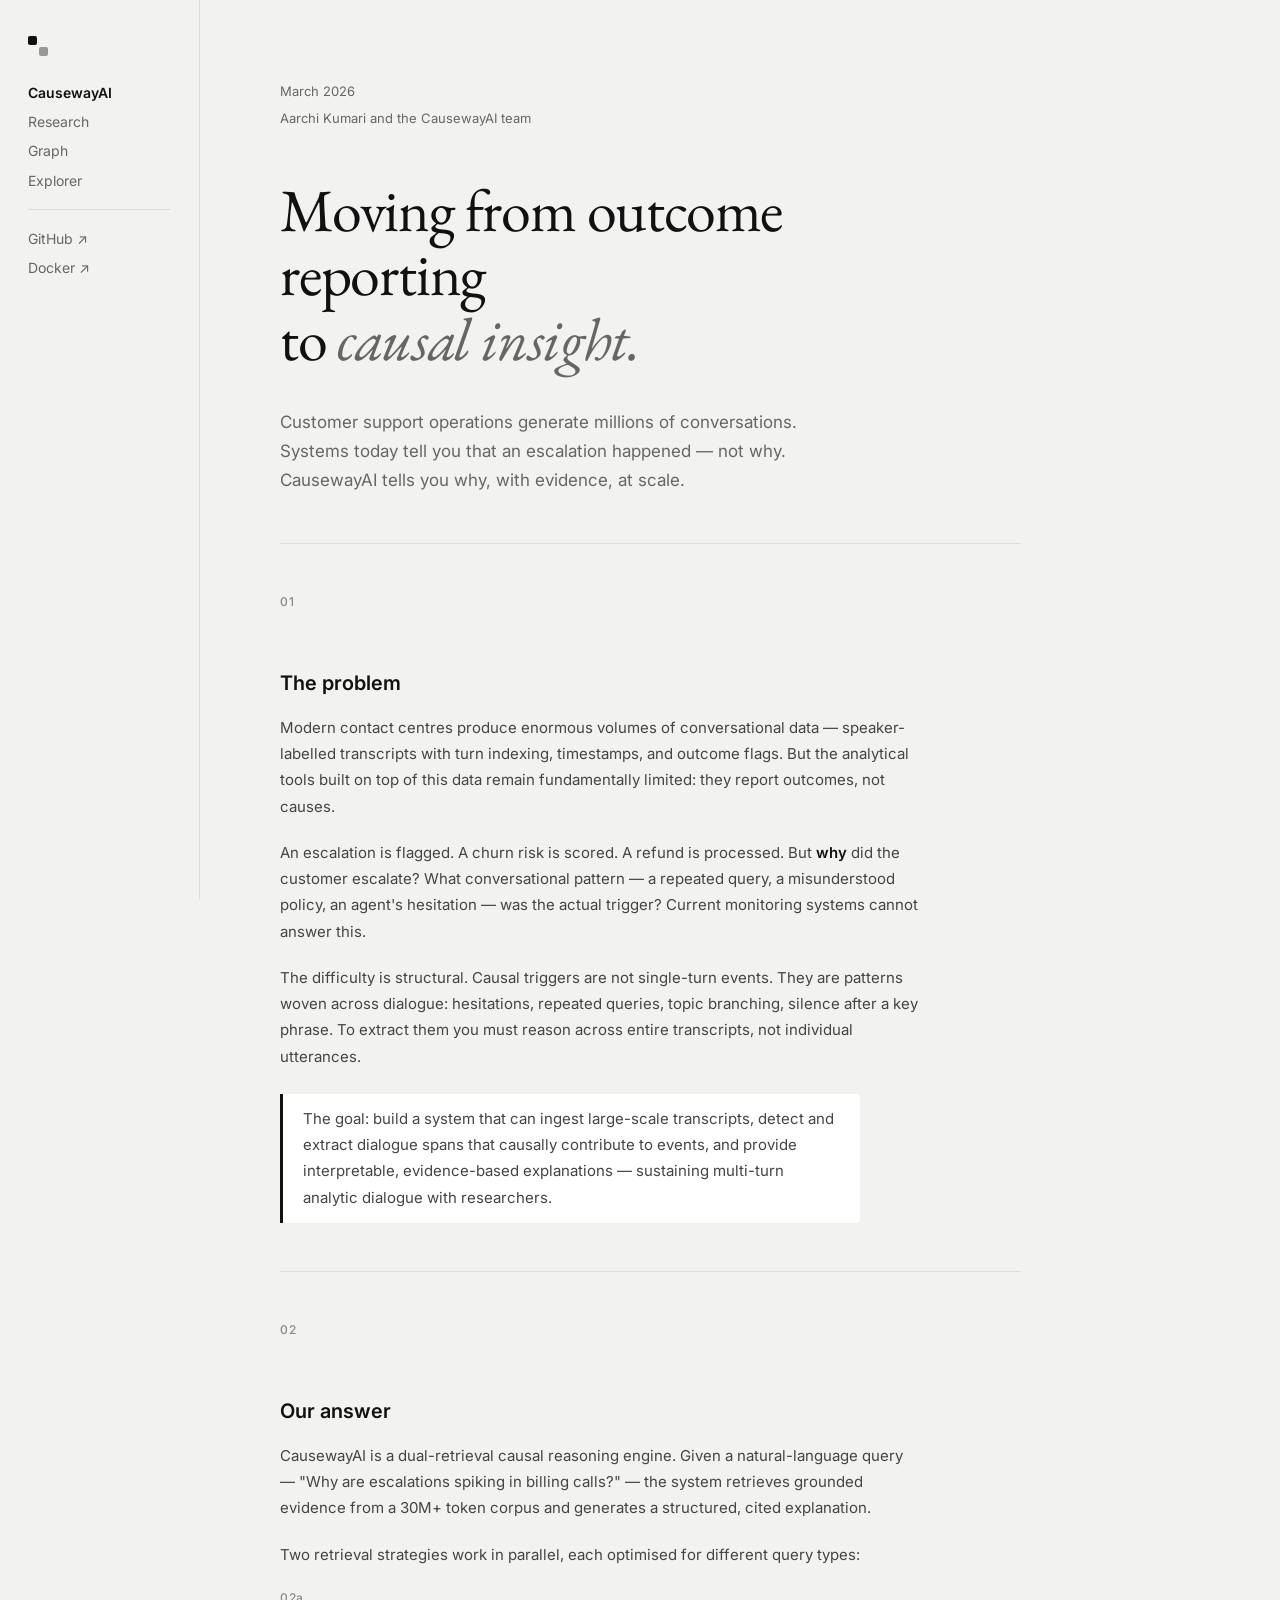
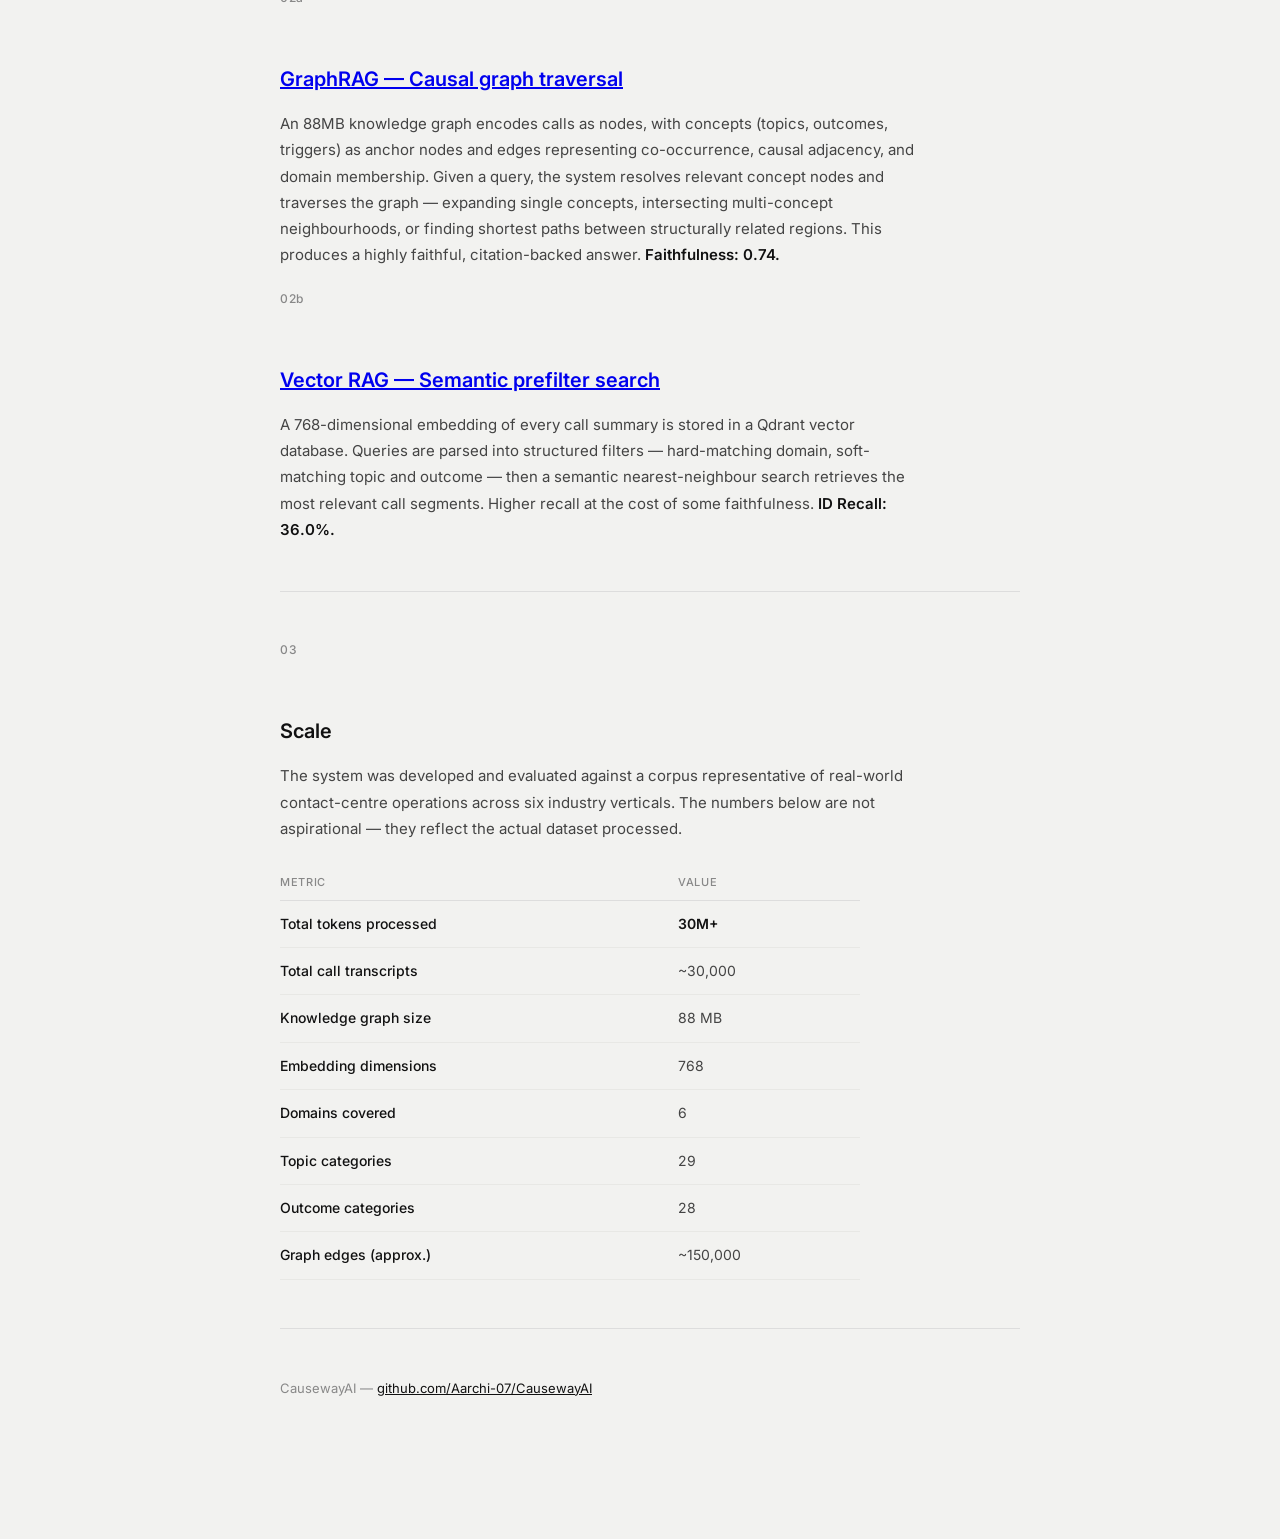
==== commit 47480338: "Clean up showcase branding and copy" ====
--- a/showcase/index.html
+++ b/showcase/index.html
@@ -26,7 +26,7 @@
 </nav>
 
 <main id="content">
-  <p class="page-date">March 2026 &mdash; Inter IIT Tech Meet</p>
+  <p class="page-date">March 2026</p>
   <p class="page-authors">Aarchi Kumari and the CausewayAI team</p>
 
   <h1>Moving from outcome reporting<br>to <em>causal insight.</em></h1>
@@ -78,7 +78,7 @@
 
   <hr class="rule">
 
-  <p style="font-size:13px;color:var(--grey-400);">CausewayAI &mdash; Inter IIT Tech Meet 2026 &mdash; <a href="https://github.com/Aarchi-07/CausewayAI" target="_blank">github.com/Aarchi-07/CausewayAI</a></p>
+  <p style="font-size:13px;color:var(--grey-400);">CausewayAI &mdash; <a href="https://github.com/Aarchi-07/CausewayAI" target="_blank">github.com/Aarchi-07/CausewayAI</a></p>
 </main>
 
 </body>
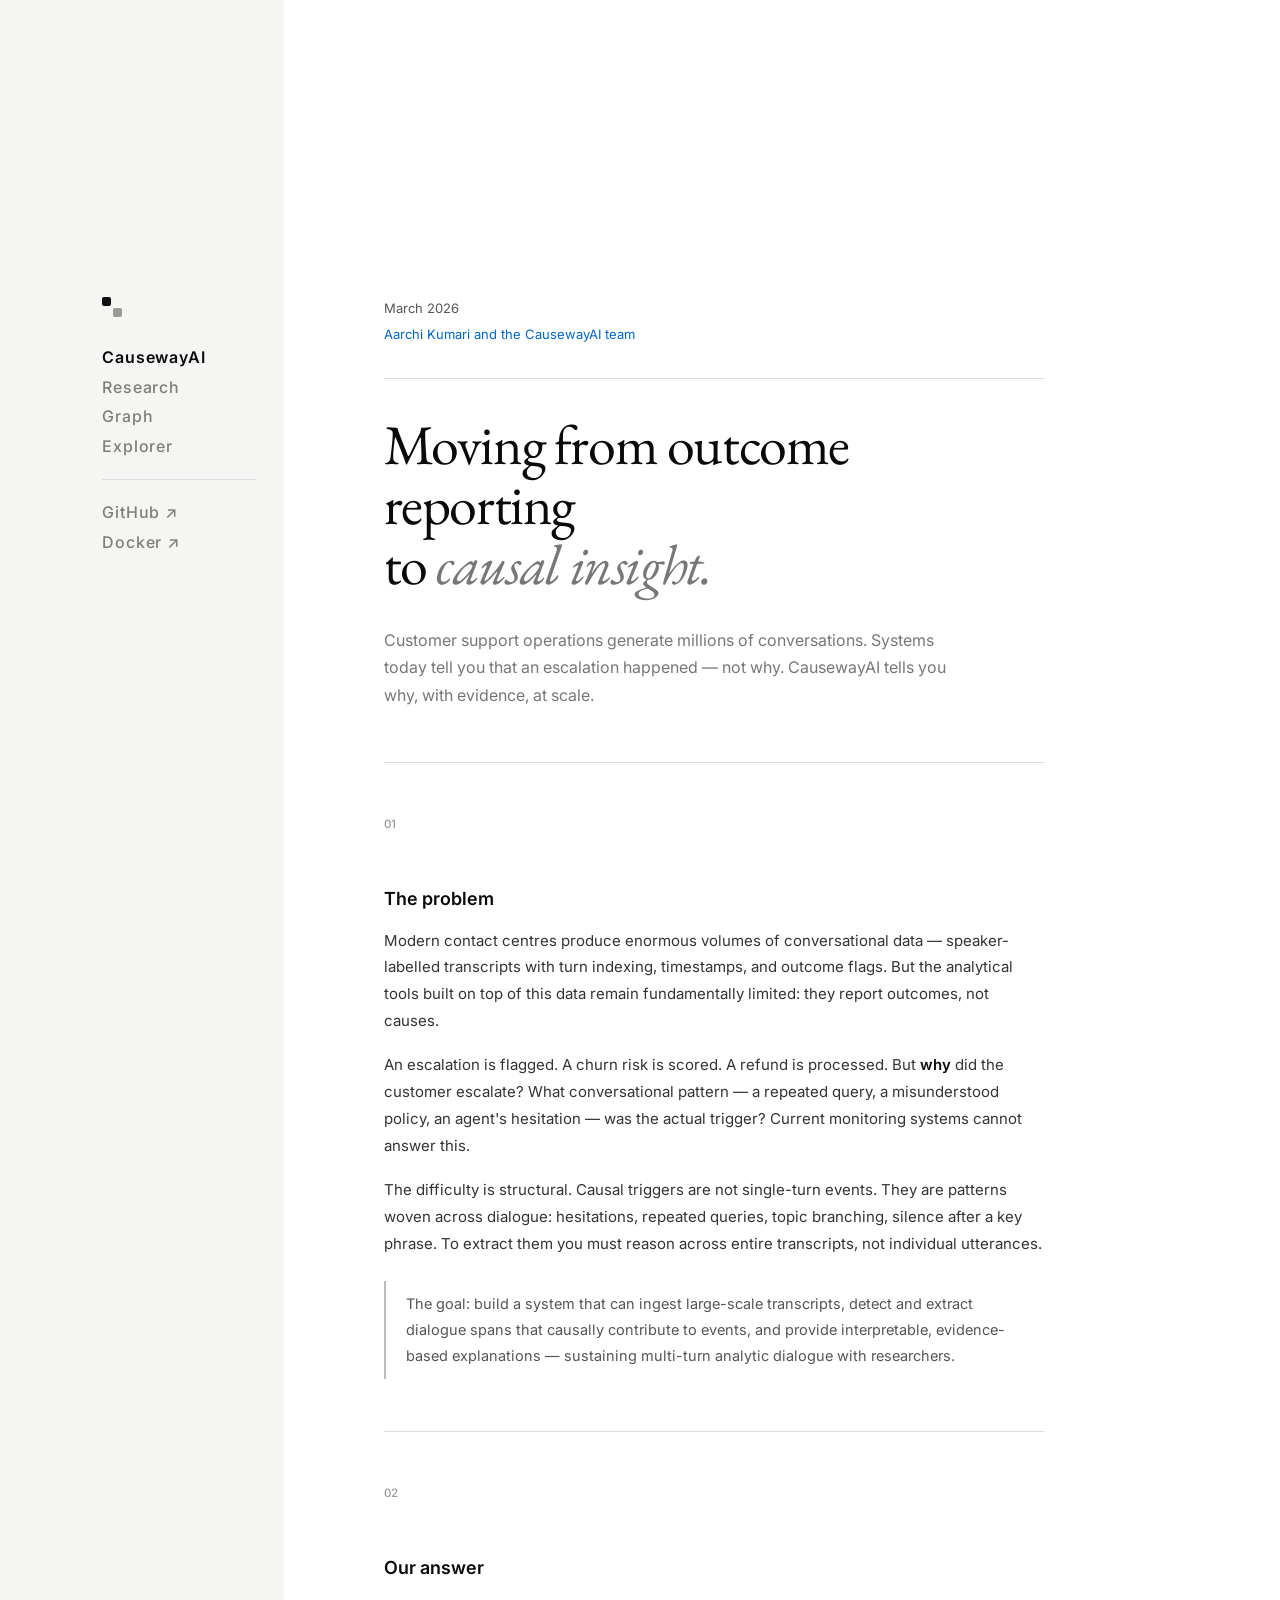
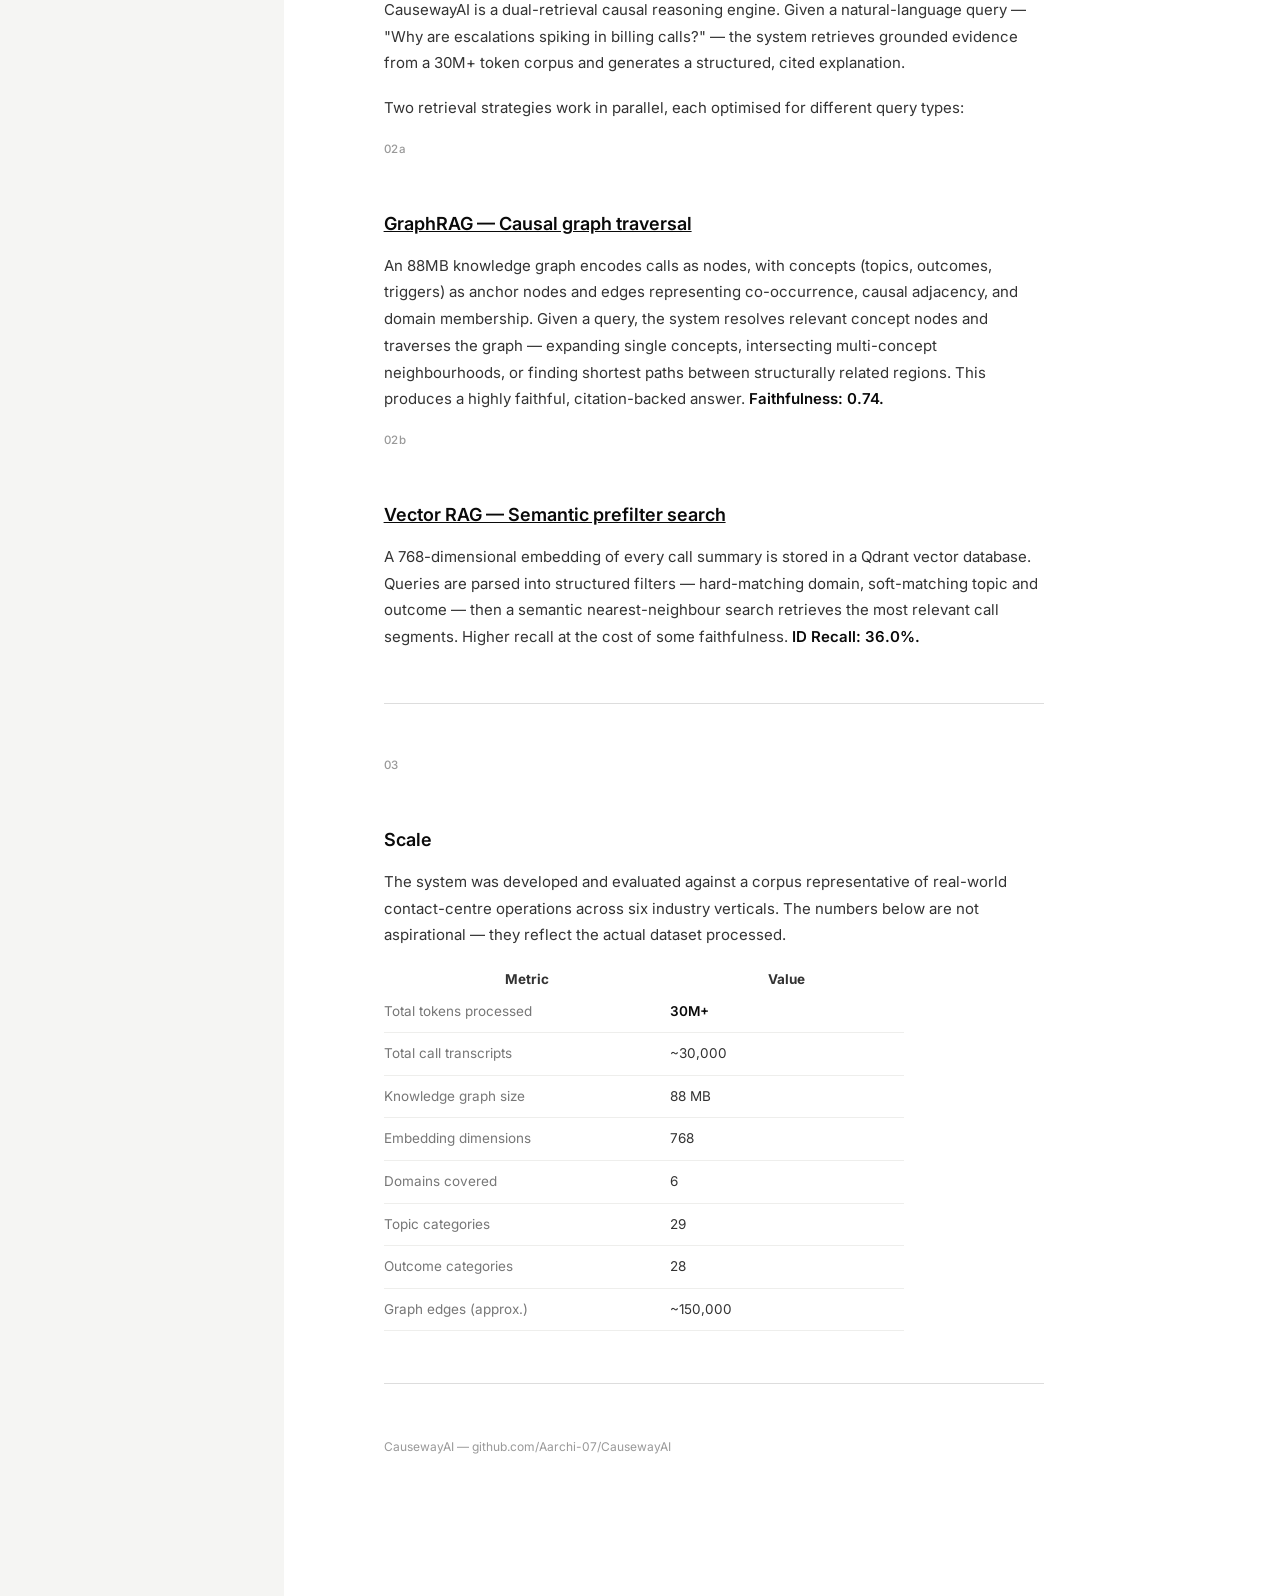
==== commit 785a691b: "polish: sidebar vertical centering, opacity-based nav links, responsive padding" ====
--- a/showcase/index.html
+++ b/showcase/index.html
@@ -26,8 +26,11 @@
 </nav>
 
 <main id="content">
-  <p class="page-date">March 2026</p>
-  <p class="page-authors">Aarchi Kumari and the CausewayAI team</p>
+  <div class="page-meta">
+    <p class="page-date">March 2026</p>
+    <p class="page-authors">Aarchi Kumari and the CausewayAI team</p>
+  </div>
+  <hr class="meta-rule">
 
   <h1>Moving from outcome reporting<br>to <em>causal insight.</em></h1>
 
@@ -64,7 +67,7 @@
   <h2>Scale</h2>
   <p>The system was developed and evaluated against a corpus representative of real-world contact-centre operations across six industry verticals. The numbers below are not aspirational — they reflect the actual dataset processed.</p>
 
-  <table class="eval-table">
+  <table class="scale-table">
     <tr><th>Metric</th><th>Value</th></tr>
     <tr><td>Total tokens processed</td><td class="best">30M+</td></tr>
     <tr><td>Total call transcripts</td><td>~30,000</td></tr>
@@ -78,7 +81,7 @@
 
   <hr class="rule">
 
-  <p style="font-size:13px;color:var(--grey-400);">CausewayAI &mdash; <a href="https://github.com/Aarchi-07/CausewayAI" target="_blank">github.com/Aarchi-07/CausewayAI</a></p>
+  <p class="page-footer">CausewayAI &mdash; <a href="https://github.com/Aarchi-07/CausewayAI" target="_blank">github.com/Aarchi-07/CausewayAI</a></p>
 </main>
 
 </body>
--- a/showcase/css/style.css
+++ b/showcase/css/style.css
@@ -1,33 +1,45 @@
 /* =====================================================
-   CausewayAI — Sesame-style layout system
-   Shared across all pages
+   CausewayAI — Sesame-faithful layout system
    ===================================================== */
 
-*, *::before, *::after { box-sizing: border-box; margin: 0; padding: 0; }
+*,
+*::before,
+*::after {
+  box-sizing: border-box;
+  margin: 0;
+  padding: 0;
+}
 
 :root {
-  --bg:       #f2f2f0;   /* Sesame warm off-white */
-  --white:    #ffffff;
-  --black:    #111111;
-  --grey-700: #444444;
-  --grey-500: #666666;
-  --grey-400: #888888;
+  --bg: #f5f5f3;
+  /* Sesame sidebar / page background */
+  --surface: #ffffff;
+  /* Content area white */
+  --black: #0a0a0a;
+  --grey-800: #1a1a1a;
+  --grey-700: #333333;
+  --grey-600: #555555;
+  --grey-500: #777777;
+  --grey-400: #999999;
   --grey-300: #bbbbbb;
   --grey-200: #dddddd;
-  --grey-100: #e8e8e5;
-
-  --sidebar-w: 200px;
+  --grey-100: #eeeeec;
+  --link: #0066cc;
+
+  --sidebar-w: calc(12vw + 130px);
   --font-sans: 'Inter', -apple-system, BlinkMacSystemFont, sans-serif;
   --font-serif: 'EB Garamond', Georgia, serif;
 }
 
-html { scroll-behavior: smooth; }
+html {
+  scroll-behavior: smooth;
+}
 
 body {
   font-family: var(--font-sans);
   background: var(--bg);
-  color: var(--black);
-  font-size: 16px;
+  color: var(--grey-700);
+  font-size: 15px;
   line-height: 1.6;
   -webkit-font-smoothing: antialiased;
   min-height: 100vh;
@@ -36,333 +48,651 @@
 /* ── SIDEBAR ──────────────────────────────────────── */
 #sidebar {
   position: fixed;
-  top: 0; left: 0; bottom: 0;
+  top: 0;
+  left: 0;
+  bottom: 0;
   width: var(--sidebar-w);
-  padding: 36px 28px;
+  padding: 33vh 28px 32px 8vw;
   display: flex;
   flex-direction: column;
   gap: 0;
   background: var(--bg);
-  border-right: 1px solid var(--grey-200);
+  border-right: none;
   z-index: 10;
 }
 
 .sidebar-logo {
-  font-size: 18px;
-  margin-bottom: 24px;
-  color: var(--black);
+  margin-bottom: 28px;
   line-height: 1;
 }
 
-.sidebar-logo svg { display: block; }
-
 .sidebar-nav {
   display: flex;
+  gap: 8px;
   flex-direction: column;
-  gap: 4px;
 }
 
 .sidebar-nav a {
-  font-size: 14px;
-  color: var(--grey-500);
+  font-size: 1rem;
+  font-weight: 500;
+  color: var(--black);
   text-decoration: none;
-  line-height: 1.8;
-  transition: color 0.12s;
-}
-
-.sidebar-nav a:hover { color: var(--black); }
-.sidebar-nav a.active { color: var(--black); font-weight: 600; }
+  line-height: 135%;
+  letter-spacing: 0.05em;
+  opacity: 0.5;
+  transition: opacity 0.3s cubic-bezier(0.4, 0, 0.2, 1);
+}
+
+.sidebar-nav a:hover {
+  opacity: 0.8;
+}
+
+.sidebar-nav a.active {
+  opacity: 1;
+  font-weight: 600;
+}
 
 .sidebar-divider {
   height: 1px;
   background: var(--grey-200);
-  margin: 12px 0;
-}
-
-/* ── MAIN CONTENT ─────────────────────────────────── */
+  margin: 14px 0;
+}
+
+/* ── CONTENT AREA ─────────────────────────────────── */
 #content {
   margin-left: var(--sidebar-w);
+  background: var(--surface);
   min-height: 100vh;
-  padding: 80px 80px 120px 80px;
-  max-width: 900px;
-}
-
-/* ── TYPOGRAPHY ───────────────────────────────────── */
+  padding: 33vh 72px 120px 100px;
+}
+
+/* ── META HEADER (date / author) ──────────────────── */
 .page-label {
-  font-size: 13px;
-  color: var(--grey-400);
-  margin-bottom: 6px;
-  letter-spacing: 0.01em;
+  font-size: 12.5px;
+  color: var(--grey-400);
+  letter-spacing: 0.02em;
+  margin-bottom: 28px;
+}
+
+.page-meta {
+  margin-bottom: 32px;
 }
 
 .page-date {
   font-size: 13px;
-  color: var(--grey-500);
-  margin-bottom: 4px;
+  color: var(--grey-600);
+  margin-bottom: 3px;
 }
 
 .page-authors {
   font-size: 13px;
-  color: var(--grey-500);
-  margin-bottom: 48px;
-}
-
+  color: var(--link);
+}
+
+/* Thin rule after meta, like Sesame */
+.meta-rule {
+  border: none;
+  border-top: 1px solid var(--grey-200);
+  margin: 28px 0 36px;
+  max-width: 660px;
+}
+
+/* ── TYPOGRAPHY ───────────────────────────────────── */
 h1 {
   font-family: var(--font-serif);
-  font-size: clamp(36px, 5.5vw, 60px);
+  font-size: clamp(38px, 4.5vw, 56px);
   font-weight: 400;
-  line-height: 1.08;
-  letter-spacing: -0.02em;
-  color: var(--black);
-  margin-bottom: 36px;
-  max-width: 680px;
-}
-
-h1 em { font-style: italic; color: var(--grey-500); }
+  line-height: 1.07;
+  letter-spacing: -0.025em;
+  color: var(--black);
+  margin-bottom: 32px;
+  max-width: 660px;
+}
+
+h1 em {
+  font-style: italic;
+  color: var(--grey-500);
+}
+
+/* Sesame-style: large bold sans for home page only override */
+h1.sans {
+  font-family: var(--font-sans);
+  font-weight: 600;
+  letter-spacing: -0.03em;
+}
 
 h2 {
   font-family: var(--font-sans);
-  font-size: 20px;
-  font-weight: 600;
-  margin: 56px 0 16px;
-  color: var(--black);
+  font-size: 18px;
+  font-weight: 600;
+  color: var(--black);
+  margin: 52px 0 14px;
+  max-width: 660px;
 }
 
 h3 {
   font-family: var(--font-sans);
-  font-size: 16px;
-  font-weight: 600;
-  margin: 32px 0 12px;
-  color: var(--black);
+  font-size: 14.5px;
+  font-weight: 600;
+  color: var(--black);
+  margin: 28px 0 8px;
 }
 
 p {
   font-size: 15px;
   color: var(--grey-700);
-  line-height: 1.75;
-  margin-bottom: 20px;
-  max-width: 640px;
-}
-
-p strong { color: var(--black); font-weight: 600; }
-p em { font-style: italic; }
-p a { color: var(--black); }
+  line-height: 1.78;
+  margin-bottom: 18px;
+  max-width: 660px;
+}
+
+p strong {
+  color: var(--black);
+  font-weight: 600;
+}
+
+p em {
+  font-style: italic;
+  color: var(--grey-600);
+}
+
+a {
+  color: inherit;
+}
+
+p a {
+  color: var(--link);
+  text-decoration: none;
+}
+
+p a:hover {
+  text-decoration: underline;
+}
 
 .lede {
-  font-size: 17px;
-  color: var(--grey-500);
-  line-height: 1.7;
-  margin-bottom: 48px;
+  font-size: 16px;
+  color: var(--grey-500);
+  line-height: 1.72;
+  margin-bottom: 44px;
   max-width: 580px;
 }
 
 /* Section rule */
-.rule { border: none; border-top: 1px solid var(--grey-200); margin: 48px 0; }
-
-/* Numbered section label */
+.rule {
+  border: none;
+  border-top: 1px solid var(--grey-200);
+  margin: 52px 0;
+  max-width: 660px;
+}
+
+/* Numbered section marker */
 .sec-num {
-  font-size: 12px;
+  display: block;
+  font-size: 11.5px;
   color: var(--grey-400);
   letter-spacing: 0.06em;
   font-weight: 500;
-  margin-bottom: 8px;
-  display: block;
-}
-
-/* CTA box (like Sesame's "Try preview now") */
+  margin-bottom: 6px;
+  max-width: 660px;
+}
+
+/* CTA box — full width, like Sesame's "Try preview now" */
 .cta-box {
-  display: inline-flex;
+  display: flex;
   align-items: center;
   gap: 10px;
-  background: var(--white);
+  background: var(--grey-100);
   border: 1px solid var(--grey-200);
   border-radius: 6px;
-  padding: 14px 22px;
+  padding: 15px 22px;
   font-size: 14px;
   font-weight: 500;
   color: var(--black);
   text-decoration: none;
-  margin-bottom: 48px;
+  margin-bottom: 44px;
+  max-width: 660px;
   transition: background 0.12s;
 }
 
-.cta-box:hover { background: var(--grey-100); }
-
-/* Metric comparison table */
+.cta-box:hover {
+  background: var(--grey-200);
+}
+
+/* Callout / blockquote */
+.callout {
+  border-left: 2px solid var(--grey-300);
+  padding: 10px 20px;
+  margin: 24px 0;
+  max-width: 660px;
+}
+
+.callout p {
+  margin: 0;
+  font-size: 14.5px;
+  color: var(--grey-600);
+}
+
+/* ── EVAL TABLE ───────────────────────────────────── */
 .eval-table {
   width: 100%;
-  max-width: 580px;
+  max-width: 560px;
   border-collapse: collapse;
-  margin: 24px 0 32px;
-}
+  margin: 20px 0 32px;
+  font-size: 13.5px;
+}
+
 .eval-table th {
   font-size: 11px;
   color: var(--grey-400);
   text-transform: uppercase;
-  letter-spacing: 0.06em;
-  font-weight: 500;
-  padding: 8px 16px 8px 0;
+  letter-spacing: 0.07em;
+  font-weight: 500;
+  padding: 8px 20px 8px 0;
   text-align: left;
   border-bottom: 1px solid var(--grey-200);
 }
+
 .eval-table td {
-  font-size: 14px;
   color: var(--grey-700);
-  padding: 12px 16px 12px 0;
+  padding: 11px 20px 11px 0;
   border-bottom: 1px solid var(--grey-100);
   vertical-align: middle;
 }
-.eval-table td:first-child { font-weight: 500; color: var(--black); }
-.eval-table .best { font-weight: 600; color: var(--black); }
-
-/* Bar inside table */
-.tbar-wrap {
-  width: 80px; height: 3px; background: var(--grey-200);
-  border-radius: 2px; display: inline-block; margin-left: 8px;
-  vertical-align: middle;
-}
-.tbar { height: 3px; border-radius: 2px; background: var(--black);
-  transition: width 1.2s cubic-bezier(0.4,0,0.2,1); }
-
-/* Architecture boxes */
+
+.eval-table td:first-child {
+  font-weight: 500;
+  color: var(--black);
+}
+
+.eval-table .best {
+  font-weight: 600;
+  color: var(--black);
+}
+
+/* ── ARCHITECTURE BOX ─────────────────────────────── */
 .arch {
-  font-family: var(--font-sans);
-  font-size: 13px;
+  font-size: 12.5px;
   border: 1px solid var(--grey-200);
-  background: var(--white);
+  background: var(--bg);
   border-radius: 4px;
-  padding: 32px;
-  margin: 24px 0 32px;
+  padding: 28px;
+  margin: 20px 0 28px;
   display: flex;
   flex-direction: column;
   align-items: center;
   gap: 6px;
-  max-width: 580px;
-}
-.arch-row { display: flex; gap: 12px; justify-content: center; width: 100%; }
+  max-width: 600px;
+}
+
+.arch-row {
+  display: flex;
+  gap: 10px;
+  justify-content: center;
+  width: 100%;
+}
+
 .arch-box {
-  border: 1px solid var(--grey-200); background: var(--bg);
-  border-radius: 3px; padding: 10px 16px;
-  text-align: center; flex: 1; max-width: 220px;
-}
-.arch-box.dark { background: var(--black); color: #fff; border-color: var(--black); }
-.arch-box small { display: block; font-size: 10px; color: var(--grey-400); margin-top: 3px; }
-.arch-box.dark small { color: rgba(255,255,255,0.5); }
-.arch-arr { color: var(--grey-400); font-size: 18px; text-align: center; }
-
-/* Quote / callout */
-.callout {
-  border-left: 3px solid var(--black);
-  padding: 12px 20px;
-  margin: 24px 0;
-  background: var(--white);
-  border-radius: 0 4px 4px 0;
-  max-width: 580px;
-}
-.callout p { margin: 0; font-size: 15px; color: var(--grey-700); }
-
-/* ── GRAPH CANVAS SECTION ─────────────────────────── */
+  border: 1px solid var(--grey-200);
+  background: var(--surface);
+  border-radius: 3px;
+  padding: 9px 14px;
+  text-align: center;
+  flex: 1;
+  max-width: 220px;
+  color: var(--black);
+  font-size: 12.5px;
+}
+
+.arch-box.dark {
+  background: var(--black);
+  color: #fff;
+  border-color: var(--black);
+}
+
+.arch-box small {
+  display: block;
+  font-size: 10px;
+  color: var(--grey-400);
+  margin-top: 3px;
+}
+
+.arch-box.dark small {
+  color: rgba(255, 255, 255, 0.5);
+}
+
+.arch-arr {
+  color: var(--grey-400);
+  font-size: 16px;
+}
+
+/* Scale table (home) */
+.scale-table {
+  width: 100%;
+  max-width: 520px;
+  border-collapse: collapse;
+  font-size: 13.5px;
+  margin: 20px 0 32px;
+}
+
+.scale-table td {
+  padding: 10px 0;
+  border-bottom: 1px solid var(--grey-100);
+  color: var(--grey-700);
+}
+
+.scale-table td:first-child {
+  color: var(--grey-500);
+  width: 55%;
+}
+
+.scale-table .best {
+  font-weight: 600;
+  color: var(--black);
+}
+
+/* ── GRAPH CANVAS ─────────────────────────────────── */
 .graph-stage {
   position: relative;
   width: 100%;
-  height: 520px;
-  background: var(--white);
+  height: 500px;
+  background: var(--bg);
   border: 1px solid var(--grey-200);
-  border-radius: 4px;
+  border-radius: 3px;
   overflow: hidden;
-  margin: 32px 0 20px;
-}
-#graphCanvas { width: 100%; height: 100%; }
+  margin: 28px 0 16px;
+  max-width: 660px;
+}
+
+#graphCanvas {
+  width: 100%;
+  height: 100%;
+}
+
 .graph-overlay {
-  position: absolute; bottom: 20px; left: 20px; right: 20px;
-  display: flex; align-items: center; justify-content: space-between;
+  position: absolute;
+  bottom: 16px;
+  left: 16px;
+  right: 16px;
+  display: flex;
+  align-items: center;
+  justify-content: space-between;
   pointer-events: none;
 }
+
 .graph-legend {
-  display: flex; align-items: center; gap: 14px;
-  font-size: 12px; color: var(--grey-500);
-  background: rgba(242,242,240,0.92); padding: 7px 14px;
-  border-radius: 4px; backdrop-filter: blur(8px);
-}
-.legend-dot { width: 8px; height: 8px; border-radius: 50%; display: inline-block; }
-.legend-dot.domain { background: #111; width: 10px; height: 10px; }
-.legend-dot.concept { background: #666; }
-.legend-dot.call { background: #aaa; width: 5px; height: 5px; }
+  display: flex;
+  align-items: center;
+  gap: 12px;
+  font-size: 11px;
+  color: var(--grey-500);
+  background: rgba(245, 245, 243, 0.92);
+  padding: 6px 12px;
+  border-radius: 3px;
+  backdrop-filter: blur(6px);
+}
+
+.legend-dot {
+  width: 7px;
+  height: 7px;
+  border-radius: 50%;
+  display: inline-block;
+}
+
+.legend-dot.domain {
+  background: var(--black);
+  width: 9px;
+  height: 9px;
+}
+
+.legend-dot.concept {
+  background: #666;
+}
+
+.legend-dot.call {
+  background: #aaa;
+  width: 5px;
+  height: 5px;
+}
+
 .graph-fact {
-  font-size: 12px; color: var(--grey-500);
-  background: rgba(242,242,240,0.92); padding: 7px 14px;
-  border-radius: 4px; backdrop-filter: blur(8px);
-  max-width: 280px; text-align: right;
-}
+  font-size: 11.5px;
+  color: var(--grey-500);
+  background: rgba(245, 245, 243, 0.92);
+  padding: 6px 12px;
+  border-radius: 3px;
+  backdrop-filter: blur(6px);
+  max-width: 260px;
+  text-align: right;
+}
+
 .graph-scale-note {
-  font-size: 12px; color: var(--grey-400); line-height: 1.6;
+  font-size: 11.5px;
+  color: var(--grey-400);
+  line-height: 1.65;
   margin-bottom: 40px;
-}
-
-/* ── EXPLORER SECTION ─────────────────────────────── */
+  max-width: 660px;
+}
+
+/* ── EXPLORER ─────────────────────────────────────── */
 .filter-bar {
-  display: flex; gap: 14px; align-items: flex-end;
-  flex-wrap: wrap; margin: 24px 0;
-}
-.filter-group { display: flex; flex-direction: column; gap: 5px; flex: 1; min-width: 150px; }
+  display: flex;
+  gap: 12px;
+  align-items: flex-end;
+  flex-wrap: wrap;
+  margin: 20px 0 16px;
+  max-width: 660px;
+}
+
+.filter-group {
+  display: flex;
+  flex-direction: column;
+  gap: 5px;
+  flex: 1;
+  min-width: 140px;
+}
+
 .filter-group label {
-  font-size: 11px; color: var(--grey-400);
-  text-transform: uppercase; letter-spacing: 0.08em; font-weight: 500;
-}
+  font-size: 10.5px;
+  color: var(--grey-400);
+  text-transform: uppercase;
+  letter-spacing: 0.08em;
+  font-weight: 500;
+}
+
 .filter-group select {
-  font-family: var(--font-sans); font-size: 14px; color: var(--black);
-  background: var(--white); border: 1px solid var(--grey-200);
-  border-radius: 3px; padding: 9px 32px 9px 11px; outline: none;
-  transition: border-color 0.12s; cursor: pointer; appearance: none;
+  font-family: var(--font-sans);
+  font-size: 13px;
+  color: var(--black);
+  background: var(--surface);
+  border: 1px solid var(--grey-200);
+  border-radius: 3px;
+  padding: 8px 28px 8px 10px;
+  outline: none;
+  transition: border-color 0.12s;
+  cursor: pointer;
+  appearance: none;
   background-image: url("data:image/svg+xml,%3Csvg width='10' height='6' viewBox='0 0 10 6' fill='none' xmlns='http://www.w3.org/2000/svg'%3E%3Cpath d='M1 1L5 5L9 1' stroke='%23999' stroke-width='1.5' stroke-linecap='round' stroke-linejoin='round'/%3E%3C/svg%3E");
-  background-repeat: no-repeat; background-position: right 11px center;
-}
-.filter-group select:focus { border-color: var(--black); }
+  background-repeat: no-repeat;
+  background-position: right 10px center;
+}
+
+.filter-group select:focus {
+  border-color: var(--black);
+}
+
 #filterBtn {
-  font-family: var(--font-sans); font-size: 14px; font-weight: 500;
-  color: var(--white); background: var(--black); border: none;
-  border-radius: 3px; padding: 9px 20px; cursor: pointer;
-  transition: opacity 0.12s; white-space: nowrap; align-self: flex-end;
-}
-#filterBtn:hover { opacity: 0.75; }
+  font-family: var(--font-sans);
+  font-size: 13px;
+  font-weight: 500;
+  color: #fff;
+  background: var(--black);
+  border: none;
+  border-radius: 3px;
+  padding: 8px 18px;
+  cursor: pointer;
+  transition: opacity 0.12s;
+  white-space: nowrap;
+  align-self: flex-end;
+}
+
+#filterBtn:hover {
+  opacity: 0.72;
+}
+
 .filter-status {
-  font-size: 13px; color: var(--grey-400); margin-bottom: 20px;
+  font-size: 12.5px;
+  color: var(--grey-400);
+  margin-bottom: 16px;
   line-height: 1.7;
-}
+  max-width: 660px;
+}
+
 .call-grid {
-  display: grid; grid-template-columns: repeat(auto-fill, minmax(240px, 1fr));
-  gap: 1px; background: var(--grey-200); border: 1px solid var(--grey-200);
-  border-radius: 4px; overflow: hidden; min-height: 40px; margin-bottom: 16px;
-}
-.call-card { background: var(--white); padding: 18px; transition: background 0.1s; }
-.call-card:hover { background: var(--bg); }
+  display: grid;
+  grid-template-columns: repeat(auto-fill, minmax(220px, 1fr));
+  gap: 1px;
+  background: var(--grey-200);
+  border: 1px solid var(--grey-200);
+  border-radius: 3px;
+  overflow: hidden;
+  min-height: 40px;
+  margin-bottom: 14px;
+  max-width: 660px;
+}
+
+.call-card {
+  background: var(--surface);
+  padding: 16px;
+  transition: background 0.1s;
+}
+
+.call-card:hover {
+  background: var(--bg);
+}
+
 .call-card-id {
-  font-size: 11px; color: var(--grey-400); letter-spacing: 0.05em;
-  font-weight: 500; text-transform: uppercase; margin-bottom: 5px;
-}
-.call-card-score { float: right; font-size: 11px; color: var(--grey-300); }
-.call-card-domain { font-size: 13px; font-weight: 600; color: var(--black); margin-bottom: 4px; }
-.call-card-topic { font-size: 12px; color: var(--grey-500); margin-bottom: 8px; }
+  font-size: 10.5px;
+  color: var(--grey-400);
+  letter-spacing: 0.05em;
+  font-weight: 500;
+  text-transform: uppercase;
+  margin-bottom: 4px;
+}
+
+.call-card-score {
+  float: right;
+  color: var(--grey-300);
+}
+
+.call-card-domain {
+  font-size: 13px;
+  font-weight: 600;
+  color: var(--black);
+  margin-bottom: 3px;
+}
+
+.call-card-topic {
+  font-size: 11.5px;
+  color: var(--grey-500);
+  margin-bottom: 8px;
+}
+
 .call-card-snippet {
-  font-size: 12px; color: var(--grey-500); line-height: 1.55; margin-bottom: 10px;
-}
+  font-size: 12px;
+  color: var(--grey-500);
+  line-height: 1.55;
+  margin-bottom: 9px;
+}
+
 .call-card-outcome {
-  display: inline-block; font-size: 11px; color: var(--grey-500);
-  border: 1px solid var(--grey-200); border-radius: 2px; padding: 2px 8px;
-}
-.explorer-note { font-size: 12px; color: var(--grey-400); font-style: italic; }
-
-/* ── FADE ANIM ────────────────────────────────────── */
-.fade-up { opacity: 0; transform: translateY(16px);
-  transition: opacity 0.5s ease, transform 0.5s ease; }
-.fade-up.visible { opacity: 1; transform: translateY(0); }
+  display: inline-block;
+  font-size: 10.5px;
+  color: var(--grey-500);
+  border: 1px solid var(--grey-200);
+  border-radius: 2px;
+  padding: 2px 7px;
+}
+
+.explorer-note {
+  font-size: 11.5px;
+  color: var(--grey-400);
+  font-style: italic;
+  max-width: 660px;
+}
+
+/* ul inside content */
+ul.body-list {
+  font-size: 15px;
+  color: var(--grey-700);
+  line-height: 1.82;
+  max-width: 640px;
+  padding-left: 18px;
+  margin-bottom: 20px;
+}
+
+ul.body-list li {
+  margin-bottom: 4px;
+}
+
+ul.body-list strong {
+  color: var(--black);
+  font-weight: 600;
+}
+
+/* ── FADE ─────────────────────────────────────────── */
+.fade-up {
+  opacity: 0;
+  transform: translateY(12px);
+  transition: opacity 0.45s ease, transform 0.45s ease;
+}
+
+.fade-up.visible {
+  opacity: 1;
+  transform: none;
+}
+
+/* ── FOOTER LINE ──────────────────────────────────── */
+.page-footer {
+  font-size: 12px;
+  color: var(--grey-400);
+  max-width: 660px;
+}
+
+.page-footer a {
+  color: var(--grey-400);
+  text-decoration: none;
+}
+
+.page-footer a:hover {
+  color: var(--black);
+}
 
 /* ── RESPONSIVE ───────────────────────────────────── */
-@media (max-width: 768px) {
-  #sidebar { position: relative; width: 100%; border-right: none;
-    border-bottom: 1px solid var(--grey-200); padding: 20px 24px;
-    flex-direction: row; align-items: center; flex-wrap: wrap; gap: 16px; }
-  .sidebar-nav { flex-direction: row; flex-wrap: wrap; gap: 0 20px; }
-  .sidebar-divider { display: none; }
-  #content { margin-left: 0; padding: 40px 24px 80px; }
-}
+@media (max-width: 760px) {
+  #sidebar {
+    position: relative;
+    width: 100%;
+    border-right: none;
+    border-bottom: 1px solid var(--grey-200);
+    padding: 20px 24px;
+    flex-direction: row;
+    align-items: center;
+    flex-wrap: wrap;
+    gap: 16px;
+  }
+
+  .sidebar-nav {
+    flex-direction: row;
+    flex-wrap: wrap;
+    gap: 0 18px;
+  }
+
+  .sidebar-divider {
+    display: none;
+  }
+
+  #content {
+    margin-left: 0;
+    padding: 36px 24px 80px;
+  }
+}
